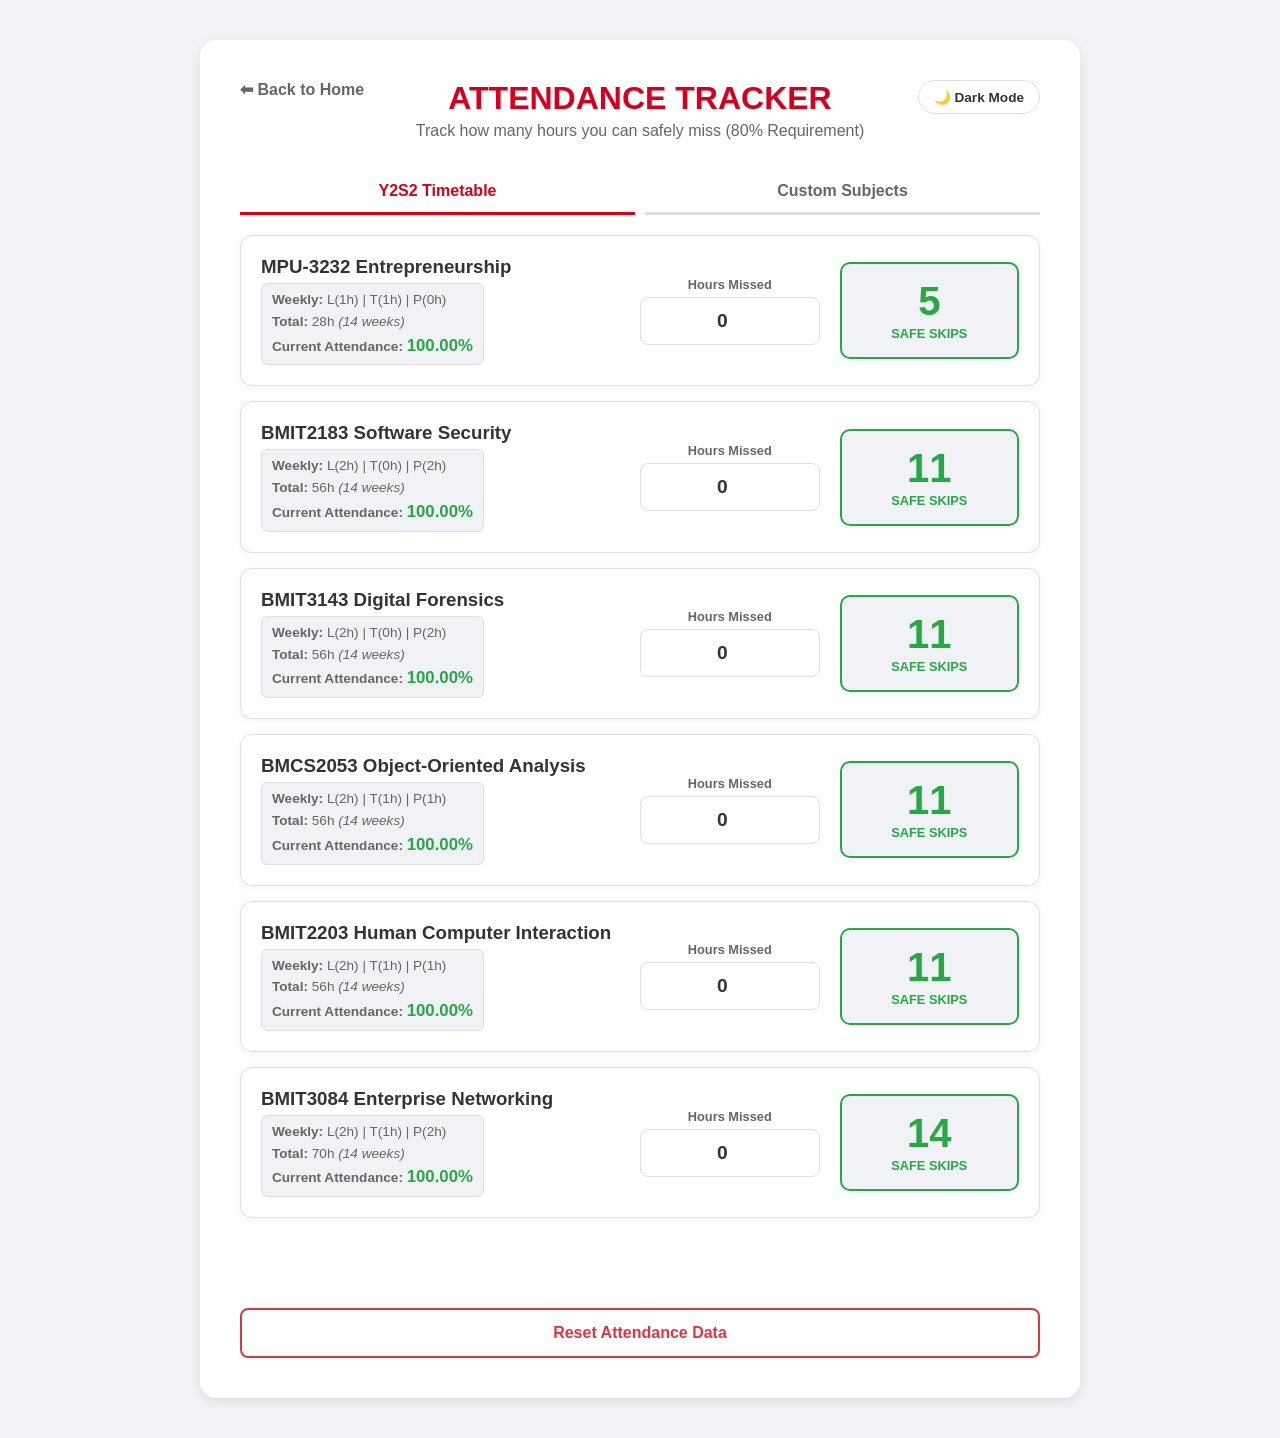
==== attendance.html @ 74d33e28 "Add files via upload" ====
<!DOCTYPE html>
<html lang="en">
<head>
    <meta charset="UTF-8">
    <meta name="viewport" content="width=device-width, initial-scale=1.0">
    <title>Attendance Tracker | Student Toolkit</title>
    <link rel="stylesheet" href="style.css">
</head>
<body data-theme="light">
    <div class="dashboard" style="max-width: 800px;">
        <header>
            <a href="index.html" class="back-link">⬅ Back to Home</a>
            <h1>ATTENDANCE TRACKER</h1>
            <span class="subtitle">Track how many hours you can safely miss (80% Requirement)</span>
            <button id="theme-toggle" onclick="toggleTheme()">🌙 Dark Mode</button>
        </header>

        <div class="tabs">
            <button class="tab-link active" onclick="openTab('default-tab', this)">Y2S2 Timetable</button>
            <button class="tab-link" onclick="openTab('custom-tab', this)">Custom Subjects</button>
        </div>

        <main class="content-area" style="display: block !important;">
            
            <div id="default-tab" class="tab-content active" style="display: block;">
                <div class="card-section" style="border: none; padding: 0; background: transparent;">
                    <div id="default-attendance-list">
                        </div>
                </div>
            </div>

            <div id="custom-tab" class="tab-content" style="display: none;">
                <div class="card-section" style="border: none; padding: 0; background: transparent;">
                    
                    <div id="custom-attendance-list">
                        </div>

                    <div style="margin-top: 30px; border-top: 2px solid var(--border); padding-top: 25px;">
                        <h3 class="section-title">Add Custom Subject</h3>
                        <p class="instruction-text" style="margin-top: 0; margin-bottom: 20px;">Calculate attendance for other semesters or short terms.</p>
                        
                        <div class="input-group" style="grid-template-columns: 2fr 1fr 1fr 1fr 1.2fr;">
                            <input type="text" id="new-sub-name" placeholder="Subject Name">
                            <input type="number" id="new-sub-L" placeholder="L (hrs/wk)" min="0">
                            <input type="number" id="new-sub-T" placeholder="T (hrs/wk)" min="0">
                            <input type="number" id="new-sub-P" placeholder="P (hrs/wk)" min="0">
                            <input type="number" id="new-sub-W" placeholder="Total Weeks" min="1">
                        </div>
                        <button class="btn-add" onclick="addCustomAttendanceSubject()" style="margin-top: 15px;">Add to Tracker</button>
                    </div>

                </div>
            </div>

        </main>
        
        <div style="margin-top: 40px; text-align: center;">
            <button class="btn-reset" onclick="resetAttendance()">Reset Attendance Data</button>
        </div>
    </div>
    <script src="script.js"></script>
</body>
</html>
---- style.css ----
:root {
    --bg-color: #f0f2f5;
    --card-bg: #ffffff;
    --text-main: #333333;
    --text-muted: #666666;
    --primary: #d6001c; 
    --secondary: #2c3e50;
    --success: #28a745;
    --danger: #dc3545;
    --border: #e0e0e0;
    --input-bg: #ffffff;
    --shadow: rgba(0, 0, 0, 0.08) 0px 4px 12px;
}

[data-theme="dark"] {
    --bg-color: #121212;
    --card-bg: #1e1e1e;
    --text-main: #f0f0f0;
    --text-muted: #aaaaaa;
    --primary: #ff4d4d;
    --secondary: #4da3ff;
    --success: #34c759;
    --danger: #ff453a;
    --border: #333333;
    --input-bg: #2a2a2a;
    --shadow: rgba(0, 0, 0, 0.4) 0px 4px 15px;
}

body {
    font-family: 'Segoe UI', Tahoma, Geneva, Verdana, sans-serif;
    background-color: var(--bg-color);
    color: var(--text-main);
    display: flex;
    justify-content: center;
    padding: 40px 15px;
    margin: 0;
    transition: background-color 0.3s, color 0.3s;
}

.dashboard {
    background: var(--card-bg);
    padding: 2.5rem;
    border-radius: 16px;
    box-shadow: var(--shadow);
    width: 100%;
    max-width: 1050px; 
    transition: background-color 0.3s;
}

header {
    display: flex;
    flex-direction: column;
    align-items: center;
    position: relative;
    margin-bottom: 30px;
}

header h1 {
    margin: 0;
    font-size: 2rem;
    color: var(--primary);
    text-align: center;
}

.subtitle {
    color: var(--text-muted);
    font-size: 1rem;
    margin-top: 5px;
    font-weight: 500;
    text-align: center;
}

#theme-toggle {
    position: absolute;
    right: 0;
    top: 0;
    width: auto;
    padding: 8px 15px;
    background: var(--card-bg);
    color: var(--text-main);
    border: 1px solid var(--border);
    border-radius: 20px;
    font-size: 0.85rem;
    cursor: pointer;
}

.content-area {
    display: grid;
    grid-template-columns: 1.5fr 1fr;
    gap: 30px;
}

/* Flexbox Magic for Perfect Alignment */
.card-section {
    background: var(--bg-color);
    padding: 25px;
    border-radius: 12px;
    border: 1px solid var(--border);
    display: flex;
    flex-direction: column;
}

.section-content {
    flex-grow: 1; /* Pushes the footer down */
}

.section-footer {
    display: flex;
    flex-direction: column;
    justify-content: flex-end;
    margin-top: 20px;
}

.card-section h3 {
    margin-top: 0;
    color: var(--primary);
    border-bottom: 2px solid var(--border);
    padding-bottom: 10px;
    margin-bottom: 20px;
}

.term-selector {
    display: flex;
    gap: 15px;
    margin-bottom: 20px;
    background: var(--input-bg);
    padding: 15px;
    border-radius: 12px;
    border: 1px solid var(--border);
}

.course-header {
    display: grid;
    grid-template-columns: 2.5fr 1fr 1.5fr;
    gap: 10px;
    font-weight: bold;
    font-size: 0.85rem;
    color: var(--text-muted);
    margin-bottom: 10px;
    padding: 0 5px;
}

.input-group {
    display: grid;
    grid-template-columns: 2.5fr 1fr 1.5fr;
    gap: 10px;
    margin-bottom: 15px;
}

input, select {
    background-color: var(--input-bg);
    color: var(--text-main);
    border: 1px solid var(--border);
    border-radius: 8px;
    padding: 12px;
    font-size: 0.9rem;
    width: 100%;
    box-sizing: border-box;
}

.subject-name {
    background-color: transparent;
    border: none;
    font-weight: 500;
    display: flex;
    align-items: center;
    font-size: 0.9rem;
    padding-left: 5px;
}

.cgpa-inputs-stacked {
    display: flex;
    flex-direction: column;
    gap: 15px;
    margin-bottom: 20px;
}

.instruction-text {
    font-size: 0.85rem;
    color: var(--text-muted);
    margin-bottom: 20px;
    line-height: 1.4;
}

.input-group-col {
    flex: 1;
    display: flex;
    flex-direction: column;
    gap: 8px;
}

.input-group-col label {
    font-size: 0.85rem;
    font-weight: bold;
    color: var(--text-muted);
}

button {
    padding: 14px;
    border: none;
    border-radius: 8px;
    cursor: pointer;
    font-weight: 600;
    font-size: 1rem;
    width: 100%;
    transition: 0.2s;
}

button:hover { opacity: 0.9; transform: translateY(-2px); }

.btn-calc { 
    background-color: var(--secondary); 
    color: white; 
    height: 55px; /* Forced uniform height */
}

.btn-reset { 
    background: transparent; 
    color: var(--danger); 
    border: 2px solid var(--danger); 
    margin-top: 35px; 
}

.result-card {
    background: var(--input-bg);
    border: 1px solid var(--border);
    border-radius: 12px;
    text-align: center;
    padding: 20px;
    margin-top: 15px;
    height: 130px; /* Forced uniform height */
    display: flex;
    flex-direction: column;
    justify-content: center;
}

.result-card h2 { margin: 0; font-size: 1.1rem; color: var(--text-muted); }
.result-card h1 { margin: 10px 0 0 0; color: var(--primary); font-size: 2.5rem; }

@media (max-width: 768px) {
    .content-area { grid-template-columns: 1fr; }
    .course-header, .input-group { grid-template-columns: 1fr; gap: 5px; }
    .subject-name { padding-bottom: 5px; border-bottom: 1px dashed var(--border); margin-bottom: 5px; }
    header h1 { font-size: 1.5rem; margin-top: 35px; }
    .result-card { height: auto; padding: 25px; }
}

/* --- New Main Dashboard Styles --- */
.menu-grid {
    display: grid;
    grid-template-columns: repeat(auto-fit, minmax(250px, 1fr));
    gap: 25px;
    margin-top: 20px;
}

.menu-card {
    background: var(--input-bg);
    border: 1px solid var(--border);
    border-radius: 12px;
    padding: 30px 20px;
    text-align: center;
    text-decoration: none;
    color: var(--text-main);
    transition: all 0.3s ease;
    display: flex;
    flex-direction: column;
    align-items: center;
}

.menu-card:hover {
    transform: translateY(-5px);
    box-shadow: var(--shadow);
    border-color: var(--primary);
}

.menu-card .menu-icon {
    font-size: 3rem;
    margin-bottom: 15px;
}

.menu-card h2 {
    margin: 0 0 10px 0;
    color: var(--primary);
    font-size: 1.3rem;
}

.menu-card p {
    margin: 0;
    font-size: 0.9rem;
    color: var(--text-muted);
    line-height: 1.5;
}

.menu-card.disabled {
    opacity: 0.5;
    cursor: not-allowed;
    pointer-events: none;
    filter: grayscale(100%);
}

/* --- Attendance Tracker Styles --- */
.back-link {
    position: absolute; 
    left: 0; 
    top: 0; 
    text-decoration: none; 
    color: var(--text-muted); 
    font-weight: bold;
}
.back-link:hover { color: var(--primary); }

.attendance-card {
    background: var(--input-bg);
    border: 1px solid var(--border);
    border-radius: 12px;
    padding: 20px;
    margin-bottom: 15px;
    display: grid;
    grid-template-columns: 2fr 1fr 1fr;
    gap: 20px;
    align-items: center;
    box-shadow: rgba(0, 0, 0, 0.04) 0px 2px 8px;
}

.att-info h3 {
    margin: 0 0 5px 0;
    color: var(--text-main);
    border: none;
    padding: 0;
}

.att-breakdown {
    font-size: 0.85rem;
    color: var(--text-muted);
    background: var(--bg-color);
    padding: 5px 10px;
    border-radius: 6px;
    display: inline-block;
    border: 1px solid var(--border);
}

.att-missed {
    text-align: center;
}

.att-missed label {
    display: block;
    font-size: 0.8rem;
    font-weight: bold;
    color: var(--text-muted);
    margin-bottom: 5px;
}

.att-missed input {
    text-align: center;
    font-size: 1.2rem;
    font-weight: bold;
}

.att-status {
    text-align: center;
    padding: 15px;
    border-radius: 10px;
    background: var(--bg-color);
    border: 2px solid var(--border);
}

.att-status h1 {
    margin: 0;
    font-size: 2.5rem;
}

.att-status span {
    font-size: 0.8rem;
    font-weight: bold;
    text-transform: uppercase;
}

/* Responsive Attendance Card */
@media (max-width: 650px) {
    .attendance-card { grid-template-columns: 1fr; text-align: center; }
    .att-status { padding: 10px; }
}

/* --- Tabs (Fixed for Side-by-Side Layout) --- */
.tabs {
    display: flex;
    flex-direction: row; /* Forces them into a horizontal row */
    gap: 10px;
    margin-bottom: 20px;
}

.tab-link {
    flex: 1; /* Makes the left and right tab share the space exactly 50/50 */
    width: auto; /* Overrides the global 100% button width */
    margin-top: 0; /* Overrides the global button margin */
    background: transparent;
    color: var(--text-muted);
    border: none;
    border-bottom: 3px solid var(--border);
    border-radius: 0; /* Removes rounded corners to look like a real tab */
    padding: 12px;
    font-size: 1rem;
}

.tab-link.active {
    color: var(--primary);
    border-bottom: 3px solid var(--primary);
    font-weight: bold;
    background: transparent;
}

/* --- Professional UI Touches --- */
.section-title {
    font-size: 1.2rem;
    color: var(--secondary);
    margin-bottom: 10px;
    padding-bottom: 5px;
    text-transform: uppercase;
    letter-spacing: 0.5px;
    border: none;
}

.btn-delete {
    background-color: transparent;
    color: var(--danger);
    border: 1px solid var(--danger);
    padding: 6px 12px;
    border-radius: 6px;
    cursor: pointer;
    font-size: 0.8rem;
    font-weight: 600;
    transition: all 0.2s ease;
    margin-top: 10px;
    display: inline-block;
}

.btn-delete:hover {
    background-color: var(--danger);
    color: white;
}
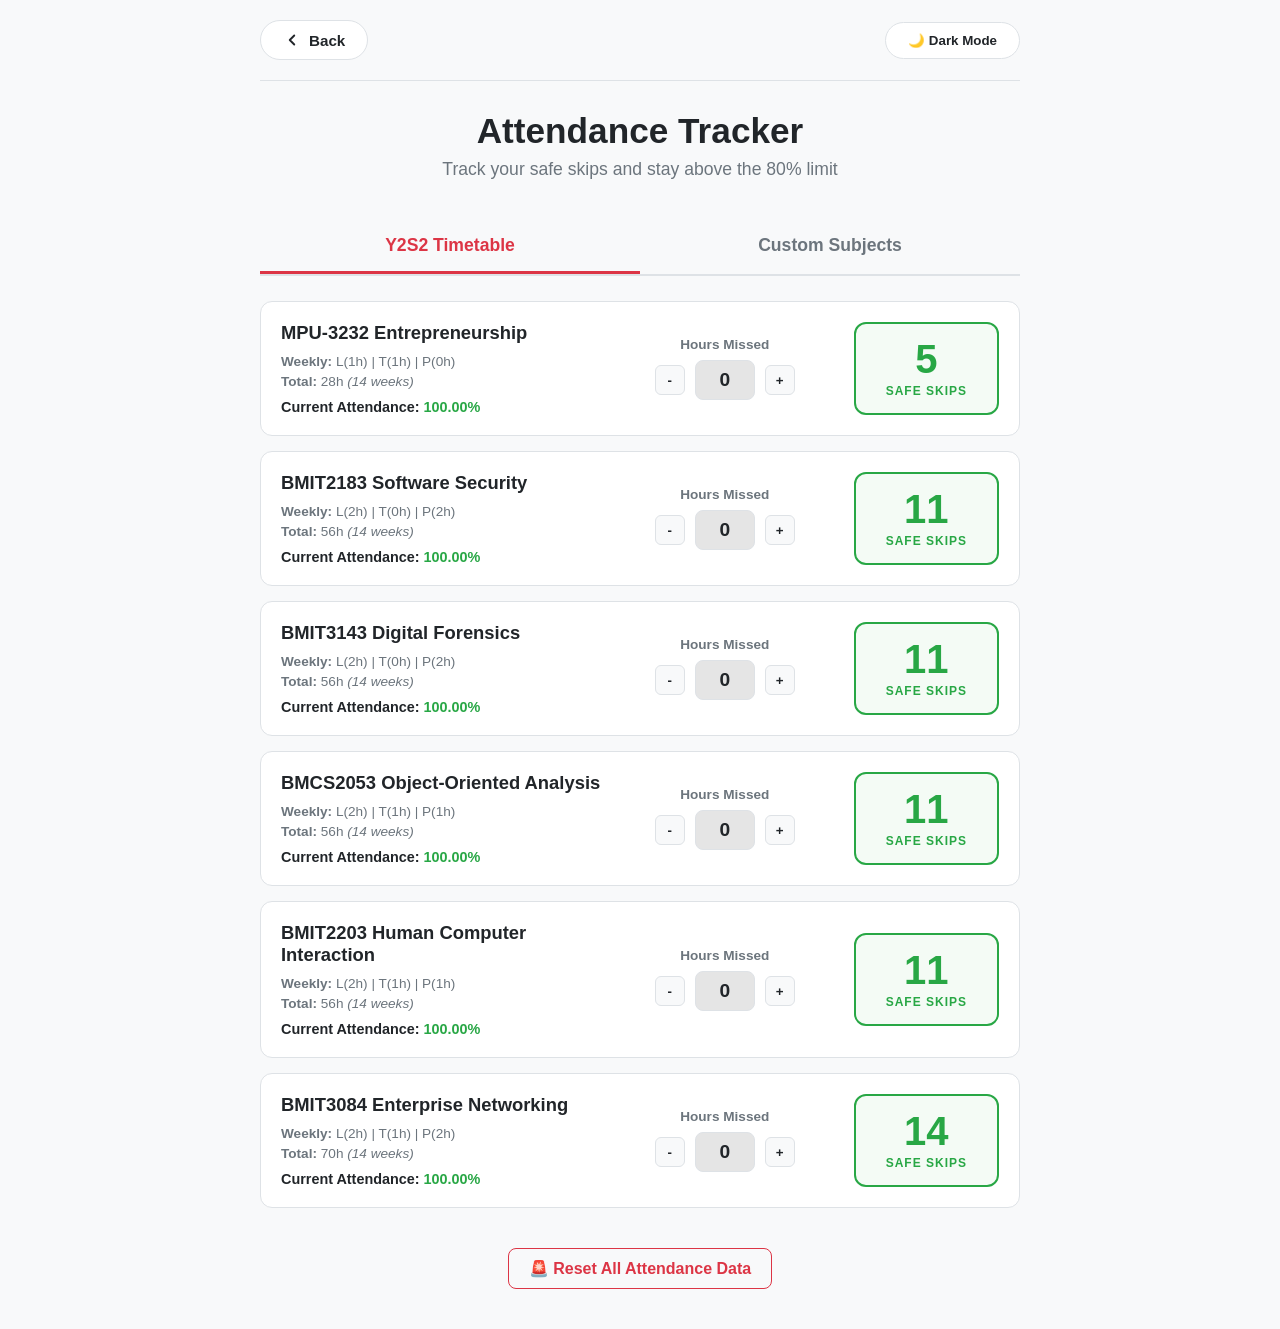
==== commit 40c362b9: "Add files via upload" ====
--- a/attendance.html
+++ b/attendance.html
@@ -7,56 +7,42 @@
     <link rel="stylesheet" href="style.css">
 </head>
 <body data-theme="light">
-    <div class="dashboard" style="max-width: 800px;">
-        <header>
-            <a href="index.html" class="back-link">⬅ Back to Home</a>
-            <h1>ATTENDANCE TRACKER</h1>
-            <span class="subtitle">Track how many hours you can safely miss (80% Requirement)</span>
-            <button id="theme-toggle" onclick="toggleTheme()">🌙 Dark Mode</button>
+    <div class="dashboard" style="max-width: 800px; padding: 20px; margin: 0 auto; box-sizing: border-box;">
+        
+        <div class="top-nav-bar">
+            <a href="index.html" class="btn-back">
+                <svg xmlns="http://www.w3.org/2000/svg" width="18" height="18" viewBox="0 0 24 24" fill="none" stroke="currentColor" stroke-width="2.5" stroke-linecap="round" stroke-linejoin="round">
+                    <path d="M15 18l-6-6 6-6"/>
+                </svg>
+                Back
+            </a>
+            
+            <button id="theme-toggle" class="btn-dark-mode" onclick="toggleTheme()">🌙 Dark Mode</button>
+        </div>
+
+        <header style="text-align: center; margin-bottom: 40px;">
+            <h1 style="margin: 0; font-size: 2.2rem; color: var(--text-main);">Attendance Tracker</h1>
+            <span class="subtitle">Track your safe skips and stay above the 80% limit</span>
         </header>
 
-        <div class="tabs">
-            <button class="tab-link active" onclick="openTab('default-tab', this)">Y2S2 Timetable</button>
-            <button class="tab-link" onclick="openTab('custom-tab', this)">Custom Subjects</button>
-        </div>
-
-        <main class="content-area" style="display: block !important;">
+        <main class="content-area" style="display: block !important; background: transparent; border: none; box-shadow: none; padding: 0;">
             
-            <div id="default-tab" class="tab-content active" style="display: block;">
-                <div class="card-section" style="border: none; padding: 0; background: transparent;">
-                    <div id="default-attendance-list">
-                        </div>
-                </div>
+            <div style="display: flex; border-bottom: 2px solid var(--border); margin-bottom: 25px;">
+                <button id="tab-y2s2" onclick="switchTab('y2s2')" style="flex: 1; background: transparent; border: none; padding: 15px; color: var(--danger); font-weight: bold; font-size: 1.1rem; border-bottom: 3px solid var(--danger); cursor: pointer; transition: all 0.2s;">Y2S2 Timetable</button>
+                <button id="tab-custom" onclick="switchTab('custom')" style="flex: 1; background: transparent; border: none; padding: 15px; color: var(--text-muted); font-weight: bold; font-size: 1.1rem; border-bottom: 3px solid transparent; cursor: pointer; transition: all 0.2s;">Custom Subjects</button>
             </div>
 
-            <div id="custom-tab" class="tab-content" style="display: none;">
-                <div class="card-section" style="border: none; padding: 0; background: transparent;">
-                    
-                    <div id="custom-attendance-list">
-                        </div>
+            <div id="y2s2-container"></div>
+            
+            <div id="custom-container" style="display: none;">
+                </div>
 
-                    <div style="margin-top: 30px; border-top: 2px solid var(--border); padding-top: 25px;">
-                        <h3 class="section-title">Add Custom Subject</h3>
-                        <p class="instruction-text" style="margin-top: 0; margin-bottom: 20px;">Calculate attendance for other semesters or short terms.</p>
-                        
-                        <div class="input-group" style="grid-template-columns: 2fr 1fr 1fr 1fr 1.2fr;">
-                            <input type="text" id="new-sub-name" placeholder="Subject Name">
-                            <input type="number" id="new-sub-L" placeholder="L (hrs/wk)" min="0">
-                            <input type="number" id="new-sub-T" placeholder="T (hrs/wk)" min="0">
-                            <input type="number" id="new-sub-P" placeholder="P (hrs/wk)" min="0">
-                            <input type="number" id="new-sub-W" placeholder="Total Weeks" min="1">
-                        </div>
-                        <button class="btn-add" onclick="addCustomAttendanceSubject()" style="margin-top: 15px;">Add to Tracker</button>
-                    </div>
-
-                </div>
+            <div style="text-align: center; margin-top: 40px; padding-bottom: 20px;">
+                <button onclick="resetAttendance()" class="btn-delete" style="padding: 10px 20px; font-size: 1rem; border-radius: 8px;">
+                    🚨 Reset All Attendance Data
+                </button>
             </div>
-
         </main>
-        
-        <div style="margin-top: 40px; text-align: center;">
-            <button class="btn-reset" onclick="resetAttendance()">Reset Attendance Data</button>
-        </div>
     </div>
     <script src="script.js"></script>
 </body>
--- a/style.css
+++ b/style.css
@@ -1,440 +1,303 @@
+/* ==============================================================
+   1. GLOBAL THEMES & VARIABLES
+============================================================== */
 :root {
-    --bg-color: #f0f2f5;
-    --card-bg: #ffffff;
-    --text-main: #333333;
-    --text-muted: #666666;
-    --primary: #d6001c; 
-    --secondary: #2c3e50;
-    --success: #28a745;
+    --bg-color: #f8f9fa;
+    --text-main: #212529;
+    --text-muted: #6c757d;
+    --primary: #0d6efd;
+    --border: #dee2e6;
+    --input-bg: #ffffff;
     --danger: #dc3545;
-    --border: #e0e0e0;
-    --input-bg: #ffffff;
-    --shadow: rgba(0, 0, 0, 0.08) 0px 4px 12px;
+    --success: #198754;
 }
 
 [data-theme="dark"] {
     --bg-color: #121212;
-    --card-bg: #1e1e1e;
-    --text-main: #f0f0f0;
-    --text-muted: #aaaaaa;
-    --primary: #ff4d4d;
-    --secondary: #4da3ff;
-    --success: #34c759;
-    --danger: #ff453a;
-    --border: #333333;
-    --input-bg: #2a2a2a;
-    --shadow: rgba(0, 0, 0, 0.4) 0px 4px 15px;
+    --text-main: #f8f9fa;
+    --text-muted: #adb5bd;
+    --primary: #3d8bfd;
+    --border: #343a40;
+    --input-bg: #212529;
+    --danger: #ea868f;
+    --success: #75b798;
 }
 
 body {
-    font-family: 'Segoe UI', Tahoma, Geneva, Verdana, sans-serif;
+    font-family: -apple-system, BlinkMacSystemFont, "Segoe UI", Roboto, Helvetica, Arial, sans-serif;
     background-color: var(--bg-color);
     color: var(--text-main);
+    margin: 0;
+    padding: 0;
+    transition: background-color 0.3s ease, color 0.3s ease;
+}
+
+* {
+    box-sizing: border-box; /* Prevents elements from breaking out of the screen */
+}
+
+/* ==============================================================
+   2. LAYOUT & ANIMATIONS
+============================================================== */
+@keyframes fadeUp { 
+    from { opacity: 0; transform: translateY(15px); } 
+    to { opacity: 1; transform: translateY(0); } 
+}
+
+.dashboard { 
+    animation: fadeUp 0.6s ease-out; 
+}
+
+.subtitle {
+    display: block;
+    font-size: 1.1rem;
+    color: var(--text-muted);
+    font-weight: 500;
+    margin-top: 8px;
+}
+
+.card-section {
+    background: var(--input-bg);
+    border: 1px solid var(--border);
+    border-radius: 16px;
+    padding: 25px;
+    margin-bottom: 25px;
+    box-shadow: 0 4px 6px rgba(0, 0, 0, 0.02);
+}
+
+.split-layout {
+    display: grid;
+    grid-template-columns: 1fr;
+    gap: 30px;
+}
+@media (min-width: 768px) {
+    .split-layout { grid-template-columns: 1.3fr 1fr; }
+}
+
+/* ==============================================================
+   3. UNIFIED TOP NAVIGATION BAR & BUTTONS
+============================================================== */
+.top-nav-bar {
     display: flex;
+    align-items: center;
+    width: 100%;
+    margin-bottom: 30px;
+    padding-bottom: 20px;
+    border-bottom: 1px solid var(--border);
+}
+
+.btn-back {
+    display: inline-flex;
+    align-items: center;
+    gap: 8px;
+    text-decoration: none;
+    padding: 10px 22px; 
+    border-radius: 50px; 
+    background: var(--input-bg);
+    border: 1px solid var(--border);
+    color: var(--text-main);
+    font-weight: 600;
+    font-size: 0.95rem;
+    transition: all 0.2s ease;
+    cursor: pointer;
+}
+
+.btn-back:hover {
+    background: var(--primary);
+    color: white; 
+    border-color: var(--primary);
+    transform: translateX(-3px);
+}
+
+.btn-dark-mode {
+    padding: 10px 22px;
+    border-radius: 50px; 
+    background: var(--input-bg);
+    border: 1px solid var(--border);
+    cursor: pointer;
+    color: var(--text-main);
+    font-weight: 600;
+    transition: all 0.2s ease;
+    margin-left: auto; /* Forces it to the far right */
+}
+
+.btn-dark-mode:hover {
+    border-color: var(--primary);
+    color: var(--primary);
+}
+
+/* ==============================================================
+   4. HOME PAGE (INDEX.HTML) MENU CARDS
+============================================================== */
+.welcome-banner {
+    background: linear-gradient(135deg, rgba(13, 110, 253, 0.08), rgba(13, 110, 253, 0.02));
+    border: 1px solid var(--border);
+    border-radius: 24px;
+    padding: 40px 20px;
+    text-align: center;
+    margin-bottom: 40px;
+}
+
+.menu-grid {
+    display: grid; 
+    grid-template-columns: 1fr; 
+    gap: 30px; 
+}
+@media (min-width: 800px) {
+    .menu-grid { grid-template-columns: repeat(3, 1fr); }
+}
+
+.menu-card {
+    background: var(--input-bg);
+    border: 1px solid var(--border);
+    border-radius: 28px; 
+    padding: 50px 30px; 
+    text-align: center;
+    text-decoration: none;
+    transition: all 0.3s cubic-bezier(0.25, 0.8, 0.25, 1);
+    box-shadow: 0 4px 12px rgba(0, 0, 0, 0.03);
+}
+
+.menu-card:hover {
+    transform: translateY(-8px);
+    box-shadow: 0 15px 30px rgba(0, 0, 0, 0.08);
+    border-color: var(--primary);
+}
+
+.icon-wrapper {
+    width: 90px;
+    height: 90px;
+    margin: 0 auto 25px auto;
+    background: rgba(128, 128, 128, 0.08);
+    border-radius: 50%;
+    display: flex;
+    align-items: center;
     justify-content: center;
-    padding: 40px 15px;
-    margin: 0;
-    transition: background-color 0.3s, color 0.3s;
-}
-
-.dashboard {
-    background: var(--card-bg);
-    padding: 2.5rem;
-    border-radius: 16px;
-    box-shadow: var(--shadow);
-    width: 100%;
-    max-width: 1050px; 
-    transition: background-color 0.3s;
-}
-
-header {
+    font-size: 2.8rem; 
+    transition: transform 0.3s ease, background 0.3s ease;
+}
+
+.menu-card:hover .icon-wrapper {
+    transform: scale(1.1);
+    background: rgba(13, 110, 253, 0.1); 
+}
+
+/* ==============================================================
+   5. INPUTS, FORMS & FRACTIONS
+============================================================== */
+.input-group-col {
     display: flex;
     flex-direction: column;
+}
+
+.styled-select {
+    width: 100%; 
+    padding: 12px; 
+    border-radius: 8px; 
+    font-family: inherit; 
+    font-size: 1rem;
+    background-color: var(--input-bg); 
+    color: var(--text-main); 
+    border: 1px solid var(--border);
+    transition: border-color 0.2s ease;
+}
+.styled-select:focus {
+    outline: none;
+    border-color: var(--primary);
+}
+
+.fraction-input {
+    display: flex;
     align-items: center;
-    position: relative;
-    margin-bottom: 30px;
-}
-
-header h1 {
-    margin: 0;
-    font-size: 2rem;
-    color: var(--primary);
-    text-align: center;
-}
-
-.subtitle {
-    color: var(--text-muted);
-    font-size: 1rem;
+    gap: 10px;
     margin-top: 5px;
-    font-weight: 500;
-    text-align: center;
-}
-
-#theme-toggle {
-    position: absolute;
-    right: 0;
-    top: 0;
-    width: auto;
-    padding: 8px 15px;
-    background: var(--card-bg);
-    color: var(--text-main);
-    border: 1px solid var(--border);
-    border-radius: 20px;
-    font-size: 0.85rem;
-    cursor: pointer;
-}
-
-.content-area {
-    display: grid;
-    grid-template-columns: 1.5fr 1fr;
-    gap: 30px;
-}
-
-/* Flexbox Magic for Perfect Alignment */
-.card-section {
-    background: var(--bg-color);
-    padding: 25px;
-    border-radius: 12px;
-    border: 1px solid var(--border);
-    display: flex;
-    flex-direction: column;
-}
-
-.section-content {
-    flex-grow: 1; /* Pushes the footer down */
-}
-
-.section-footer {
-    display: flex;
-    flex-direction: column;
-    justify-content: flex-end;
-    margin-top: 20px;
-}
-
-.card-section h3 {
-    margin-top: 0;
-    color: var(--primary);
+}
+
+.fraction-input input { 
+    width: 100%; 
+    text-align: center; 
+    font-size: 1.1rem; 
+    padding: 12px; 
+    font-family: inherit; 
+    border: 1px solid var(--border); 
+    border-radius: 8px; 
+    background: var(--input-bg); 
+    color: var(--text-main); 
+    transition: border-color 0.2s ease;
+}
+
+.fraction-input input:focus { 
+    outline: none; 
+    border-color: var(--primary); 
+}
+
+/* ==============================================================
+   6. GRADING SCALE TABLE
+============================================================== */
+.scale-table {
+    width: 100%;
+    border-collapse: collapse;
+    font-size: 0.95rem;
+}
+
+.scale-table th {
     border-bottom: 2px solid var(--border);
     padding-bottom: 10px;
-    margin-bottom: 20px;
-}
-
-.term-selector {
-    display: flex;
-    gap: 15px;
-    margin-bottom: 20px;
-    background: var(--input-bg);
-    padding: 15px;
-    border-radius: 12px;
-    border: 1px solid var(--border);
-}
-
-.course-header {
-    display: grid;
-    grid-template-columns: 2.5fr 1fr 1.5fr;
-    gap: 10px;
-    font-weight: bold;
-    font-size: 0.85rem;
+    color: var(--text-main);
+}
+
+.scale-table td {
+    padding: 12px 0;
     color: var(--text-muted);
-    margin-bottom: 10px;
-    padding: 0 5px;
-}
-
-.input-group {
-    display: grid;
-    grid-template-columns: 2.5fr 1fr 1.5fr;
-    gap: 10px;
-    margin-bottom: 15px;
-}
-
-input, select {
-    background-color: var(--input-bg);
-    color: var(--text-main);
-    border: 1px solid var(--border);
-    border-radius: 8px;
-    padding: 12px;
-    font-size: 0.9rem;
-    width: 100%;
-    box-sizing: border-box;
-}
-
-.subject-name {
-    background-color: transparent;
+    border-bottom: 1px solid var(--border);
+}
+
+.scale-table tr:last-child td { 
+    border-bottom: none; 
+}
+
+/* Strict Alignment for the Table */
+.scale-table th:nth-child(1), .scale-table td:nth-child(1) { 
+    text-align: left; 
+    padding-left: 10px; 
+    width: 25%; 
+}
+.scale-table th:nth-child(2), .scale-table td:nth-child(2) { 
+    text-align: center; 
+    width: 50%; 
+}
+.scale-table th:nth-child(3), .scale-table td:nth-child(3) { 
+    text-align: right; 
+    padding-right: 10px; 
+    width: 25%; 
+}
+
+/* ==============================================================
+   7. UTILITY CLASSES (Buttons used in GPA/Attendance)
+============================================================== */
+.btn-add {
+    background-color: var(--primary);
+    color: white;
     border: none;
-    font-weight: 500;
-    display: flex;
-    align-items: center;
-    font-size: 0.9rem;
-    padding-left: 5px;
-}
-
-.cgpa-inputs-stacked {
-    display: flex;
-    flex-direction: column;
-    gap: 15px;
-    margin-bottom: 20px;
-}
-
-.instruction-text {
-    font-size: 0.85rem;
-    color: var(--text-muted);
-    margin-bottom: 20px;
-    line-height: 1.4;
-}
-
-.input-group-col {
-    flex: 1;
-    display: flex;
-    flex-direction: column;
-    gap: 8px;
-}
-
-.input-group-col label {
-    font-size: 0.85rem;
-    font-weight: bold;
-    color: var(--text-muted);
-}
-
-button {
-    padding: 14px;
-    border: none;
+    padding: 10px 20px;
     border-radius: 8px;
     cursor: pointer;
     font-weight: 600;
     font-size: 1rem;
-    width: 100%;
-    transition: 0.2s;
-}
-
-button:hover { opacity: 0.9; transform: translateY(-2px); }
-
-.btn-calc { 
-    background-color: var(--secondary); 
-    color: white; 
-    height: 55px; /* Forced uniform height */
-}
-
-.btn-reset { 
-    background: transparent; 
-    color: var(--danger); 
-    border: 2px solid var(--danger); 
-    margin-top: 35px; 
-}
-
-.result-card {
-    background: var(--input-bg);
-    border: 1px solid var(--border);
-    border-radius: 12px;
-    text-align: center;
-    padding: 20px;
-    margin-top: 15px;
-    height: 130px; /* Forced uniform height */
-    display: flex;
-    flex-direction: column;
-    justify-content: center;
-}
-
-.result-card h2 { margin: 0; font-size: 1.1rem; color: var(--text-muted); }
-.result-card h1 { margin: 10px 0 0 0; color: var(--primary); font-size: 2.5rem; }
-
-@media (max-width: 768px) {
-    .content-area { grid-template-columns: 1fr; }
-    .course-header, .input-group { grid-template-columns: 1fr; gap: 5px; }
-    .subject-name { padding-bottom: 5px; border-bottom: 1px dashed var(--border); margin-bottom: 5px; }
-    header h1 { font-size: 1.5rem; margin-top: 35px; }
-    .result-card { height: auto; padding: 25px; }
-}
-
-/* --- New Main Dashboard Styles --- */
-.menu-grid {
-    display: grid;
-    grid-template-columns: repeat(auto-fit, minmax(250px, 1fr));
-    gap: 25px;
-    margin-top: 20px;
-}
-
-.menu-card {
-    background: var(--input-bg);
-    border: 1px solid var(--border);
-    border-radius: 12px;
-    padding: 30px 20px;
-    text-align: center;
-    text-decoration: none;
-    color: var(--text-main);
-    transition: all 0.3s ease;
-    display: flex;
-    flex-direction: column;
-    align-items: center;
-}
-
-.menu-card:hover {
-    transform: translateY(-5px);
-    box-shadow: var(--shadow);
-    border-color: var(--primary);
-}
-
-.menu-card .menu-icon {
-    font-size: 3rem;
-    margin-bottom: 15px;
-}
-
-.menu-card h2 {
-    margin: 0 0 10px 0;
-    color: var(--primary);
-    font-size: 1.3rem;
-}
-
-.menu-card p {
-    margin: 0;
-    font-size: 0.9rem;
-    color: var(--text-muted);
-    line-height: 1.5;
-}
-
-.menu-card.disabled {
-    opacity: 0.5;
-    cursor: not-allowed;
-    pointer-events: none;
-    filter: grayscale(100%);
-}
-
-/* --- Attendance Tracker Styles --- */
-.back-link {
-    position: absolute; 
-    left: 0; 
-    top: 0; 
-    text-decoration: none; 
-    color: var(--text-muted); 
-    font-weight: bold;
-}
-.back-link:hover { color: var(--primary); }
-
-.attendance-card {
-    background: var(--input-bg);
-    border: 1px solid var(--border);
-    border-radius: 12px;
-    padding: 20px;
-    margin-bottom: 15px;
-    display: grid;
-    grid-template-columns: 2fr 1fr 1fr;
-    gap: 20px;
-    align-items: center;
-    box-shadow: rgba(0, 0, 0, 0.04) 0px 2px 8px;
-}
-
-.att-info h3 {
-    margin: 0 0 5px 0;
-    color: var(--text-main);
-    border: none;
-    padding: 0;
-}
-
-.att-breakdown {
-    font-size: 0.85rem;
-    color: var(--text-muted);
-    background: var(--bg-color);
-    padding: 5px 10px;
-    border-radius: 6px;
-    display: inline-block;
-    border: 1px solid var(--border);
-}
-
-.att-missed {
-    text-align: center;
-}
-
-.att-missed label {
-    display: block;
-    font-size: 0.8rem;
-    font-weight: bold;
-    color: var(--text-muted);
-    margin-bottom: 5px;
-}
-
-.att-missed input {
-    text-align: center;
-    font-size: 1.2rem;
-    font-weight: bold;
-}
-
-.att-status {
-    text-align: center;
-    padding: 15px;
-    border-radius: 10px;
-    background: var(--bg-color);
-    border: 2px solid var(--border);
-}
-
-.att-status h1 {
-    margin: 0;
-    font-size: 2.5rem;
-}
-
-.att-status span {
-    font-size: 0.8rem;
-    font-weight: bold;
-    text-transform: uppercase;
-}
-
-/* Responsive Attendance Card */
-@media (max-width: 650px) {
-    .attendance-card { grid-template-columns: 1fr; text-align: center; }
-    .att-status { padding: 10px; }
-}
-
-/* --- Tabs (Fixed for Side-by-Side Layout) --- */
-.tabs {
-    display: flex;
-    flex-direction: row; /* Forces them into a horizontal row */
-    gap: 10px;
-    margin-bottom: 20px;
-}
-
-.tab-link {
-    flex: 1; /* Makes the left and right tab share the space exactly 50/50 */
-    width: auto; /* Overrides the global 100% button width */
-    margin-top: 0; /* Overrides the global button margin */
-    background: transparent;
-    color: var(--text-muted);
-    border: none;
-    border-bottom: 3px solid var(--border);
-    border-radius: 0; /* Removes rounded corners to look like a real tab */
-    padding: 12px;
-    font-size: 1rem;
-}
-
-.tab-link.active {
-    color: var(--primary);
-    border-bottom: 3px solid var(--primary);
-    font-weight: bold;
-    background: transparent;
-}
-
-/* --- Professional UI Touches --- */
-.section-title {
-    font-size: 1.2rem;
-    color: var(--secondary);
-    margin-bottom: 10px;
-    padding-bottom: 5px;
-    text-transform: uppercase;
-    letter-spacing: 0.5px;
-    border: none;
-}
+    transition: opacity 0.2s;
+}
+.btn-add:hover { opacity: 0.9; }
 
 .btn-delete {
     background-color: transparent;
     color: var(--danger);
     border: 1px solid var(--danger);
-    padding: 6px 12px;
-    border-radius: 6px;
+    padding: 8px 16px;
+    border-radius: 8px;
     cursor: pointer;
-    font-size: 0.8rem;
     font-weight: 600;
-    transition: all 0.2s ease;
-    margin-top: 10px;
-    display: inline-block;
-}
-
+    transition: all 0.2s;
+}
 .btn-delete:hover {
     background-color: var(--danger);
     color: white;
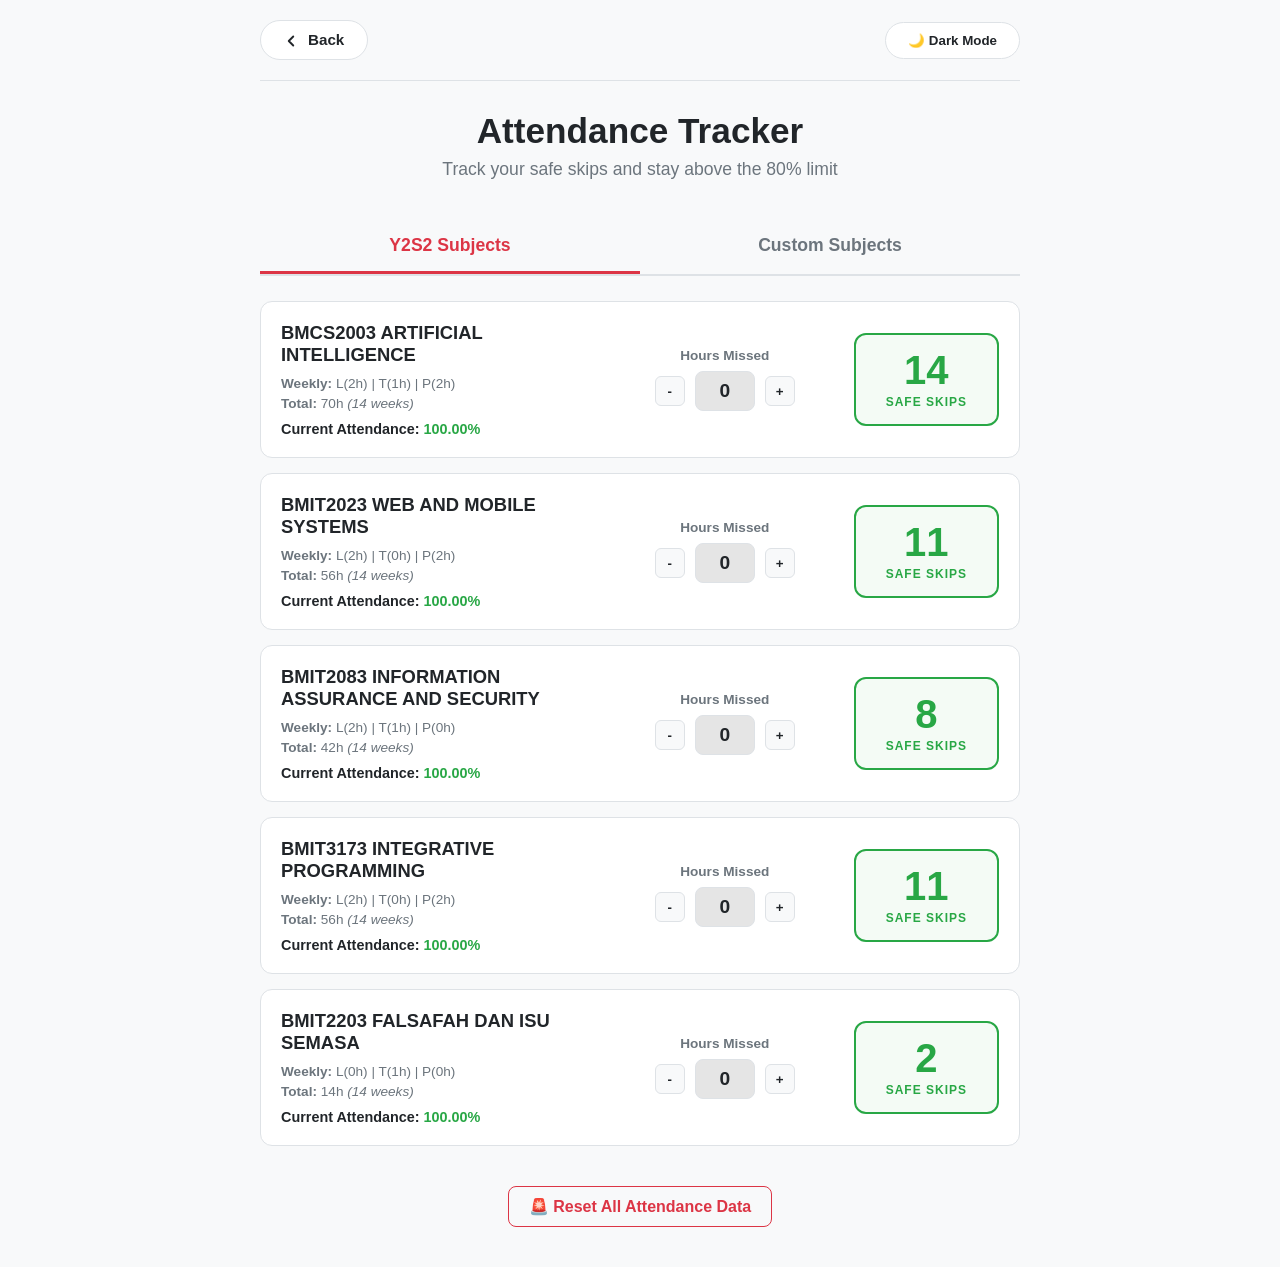
==== commit 739c8bb0: "Add files via upload" ====
--- a/attendance.html
+++ b/attendance.html
@@ -1,6 +1,10 @@
 <!DOCTYPE html>
 <html lang="en">
 <head>
+    <link rel="manifest" href="manifest.json">
+    <meta name="theme-color" content="#D9534F">
+    <meta name="apple-mobile-web-app-capable" content="yes">
+    <meta name="apple-mobile-web-app-status-bar-style" content="black">
     <meta charset="UTF-8">
     <meta name="viewport" content="width=device-width, initial-scale=1.0">
     <title>Attendance Tracker | Student Toolkit</title>
@@ -28,11 +32,11 @@
         <main class="content-area" style="display: block !important; background: transparent; border: none; box-shadow: none; padding: 0;">
             
             <div style="display: flex; border-bottom: 2px solid var(--border); margin-bottom: 25px;">
-                <button id="tab-y2s2" onclick="switchTab('y2s2')" style="flex: 1; background: transparent; border: none; padding: 15px; color: var(--danger); font-weight: bold; font-size: 1.1rem; border-bottom: 3px solid var(--danger); cursor: pointer; transition: all 0.2s;">Y2S2 Timetable</button>
+                <button id="tab-y2s3" onclick="switchTab('y2s3')" style="flex: 1; background: transparent; border: none; padding: 15px; color: var(--danger); font-weight: bold; font-size: 1.1rem; border-bottom: 3px solid var(--danger); cursor: pointer; transition: all 0.2s;">Y2S2 Subjects</button>
                 <button id="tab-custom" onclick="switchTab('custom')" style="flex: 1; background: transparent; border: none; padding: 15px; color: var(--text-muted); font-weight: bold; font-size: 1.1rem; border-bottom: 3px solid transparent; cursor: pointer; transition: all 0.2s;">Custom Subjects</button>
             </div>
 
-            <div id="y2s2-container"></div>
+            <div id="y2s3-container"></div>
             
             <div id="custom-container" style="display: none;">
                 </div>
--- a/style.css
+++ b/style.css
@@ -91,7 +91,7 @@
     align-items: center;
     gap: 8px;
     text-decoration: none;
-    padding: 10px 22px; 
+    padding: 10px 23px 10px 21px;
     border-radius: 50px; 
     background: var(--input-bg);
     border: 1px solid var(--border);
@@ -100,6 +100,12 @@
     font-size: 0.95rem;
     transition: all 0.2s ease;
     cursor: pointer;
+    line-height: 1;
+  
+}
+
+.btn-back svg {
+    transform: translateY(1px); 
 }
 
 .btn-back:hover {
@@ -301,4 +307,160 @@
 .btn-delete:hover {
     background-color: var(--danger);
     color: white;
-}+}
+
+/* ==============================================================
+   8. CAMPUS MAP
+============================================================== */
+
+/* --- MAP BUILDING HIGHLIGHT ---*/
+.building-highlight,
+.building-highlight * {
+    fill: #3b82f6 !important; 
+    stroke: #ffffff !important;
+    stroke-width: 4px !important;
+    transition: all 0.3s ease;
+}    
+
+.building-highlight {
+    filter: drop-shadow(0px 0px 15px #3b82f6) brightness(1.2);
+}
+
+.building-highlight {
+    filter: drop-shadow(0px 0px 15px #3b82f6) brightness(1.2);
+}
+
+/* Special highlight rule for the Arena image */
+#tarumt-arena.building-highlight {
+    fill: url(#pattern1_2131_10) !important; 
+    stroke: none !important; 
+    
+    /* THE UPGRADE: Stacked shadows for a massive glow + brighter image */
+    filter: drop-shadow(0px 0px 6px var(--primary)) 
+            drop-shadow(0px 0px 18px var(--primary)) 
+            drop-shadow(0px 0px 30px var(--primary)) 
+            brightness(1.3);
+}
+
+/* Ensure the map container can hold floating elements */
+.your-map-container-class { 
+    position: relative; /* This is crucial for the absolute positioning to work */
+    overflow: hidden;
+}
+
+/* Floating Pill Button Design */
+.floating-gmap-btn {
+    /* Positioning */
+    position: absolute;
+    bottom: 24px;
+    right: 24px; /* Change to 'left: 24px' if you prefer it on the left */
+    z-index: 1000; /* Ensures it stays above the SVG map */
+    
+    /* Layout & Flexbox */
+    display: inline-flex;
+    align-items: center;
+    gap: 8px;
+    padding: 12px 20px;
+    
+    /* Typography & Colors */
+    background-color: #ffffff;
+    color: #1a73e8; /* Google Maps blue */
+    font-family: -apple-system, BlinkMacSystemFont, "Segoe UI", Roboto, Helvetica, Arial, sans-serif;
+    font-size: 15px;
+    font-weight: 600;
+    text-decoration: none;
+    
+    /* Shape & Shadows */
+    border-radius: 50px; /* Creates the pill shape */
+    box-shadow: 0 4px 12px rgba(0, 0, 0, 0.15), 0 1px 3px rgba(0, 0, 0, 0.1);
+    
+    /* Animation */
+    transition: all 0.2s cubic-bezier(0.25, 0.8, 0.25, 1);
+    cursor: pointer;
+}
+
+/* Hover State */
+.floating-gmap-btn:hover {
+    background-color: #f8f9fa;
+    color: #174ea6; /* Darker blue on hover */
+    box-shadow: 0 6px 16px rgba(0, 0, 0, 0.2), 0 2px 4px rgba(0, 0, 0, 0.12);
+    transform: translateY(-2px); /* Lifts the button up slightly */
+}
+
+/* Click/Active State */
+.floating-gmap-btn:active {
+    transform: translateY(0);
+    box-shadow: 0 2px 8px rgba(0, 0, 0, 0.15);
+}
+
+/* Mobile Responsiveness */
+@media (max-width: 600px) {
+    .floating-gmap-btn {
+        bottom: 16px;
+        right: 16px;
+        padding: 10px 16px;
+        font-size: 14px;
+    }
+}
+
+.map-controls-right {
+    position: absolute;
+    bottom: 80px;
+    right: 20px;
+    display: flex;
+    flex-direction: column;
+    gap: 12px;
+    z-index: 100; /* Ensures it sits above the map */
+}
+
+/* Base button styling */
+.map-control-btn {
+    width: 45px;
+    height: 45px;
+    position: relative; /* Needed for the ::before background */
+    display: flex;
+    align-items: center;
+    justify-content: center;
+    cursor: pointer;
+    text-decoration: none;
+    border: none;
+    background: transparent;
+    color: var(--text-main);
+}
+
+/* The background circle (separated from the icon) */
+.map-control-btn::before {
+    content: '';
+    position: absolute;
+    top: 0;
+    left: 0;
+    right: 0;
+    bottom: 0;
+    border-radius: 50%;
+    background: var(--input-bg);
+    border: 1px solid var(--border);
+    box-shadow: 0 2px 8px rgba(0,0,0,0.15);
+    transition: transform 0.2s ease, border-color 0.2s ease;
+    z-index: -1; /* Pushes the circle behind the icon */
+}
+
+/* Ensure the SVG icon sits on top and changes color */
+.map-control-btn svg {
+    position: relative;
+    z-index: 1;
+    transition: color 0.2s ease;
+}
+
+/* Hover Effects */
+.map-control-btn:hover::before {
+    transform: scale(1.1); /* Only the background circle scales up! */
+    border-color: #007bff; /* Optional: blue border on hover */
+}
+
+.map-control-btn:hover svg {
+    color: #007bff; /* Icon turns blue, but does NOT scale! */
+}
+
+.map-control-btn:active::before {
+    transform: scale(0.95); /* Circle squishes down on click */
+}
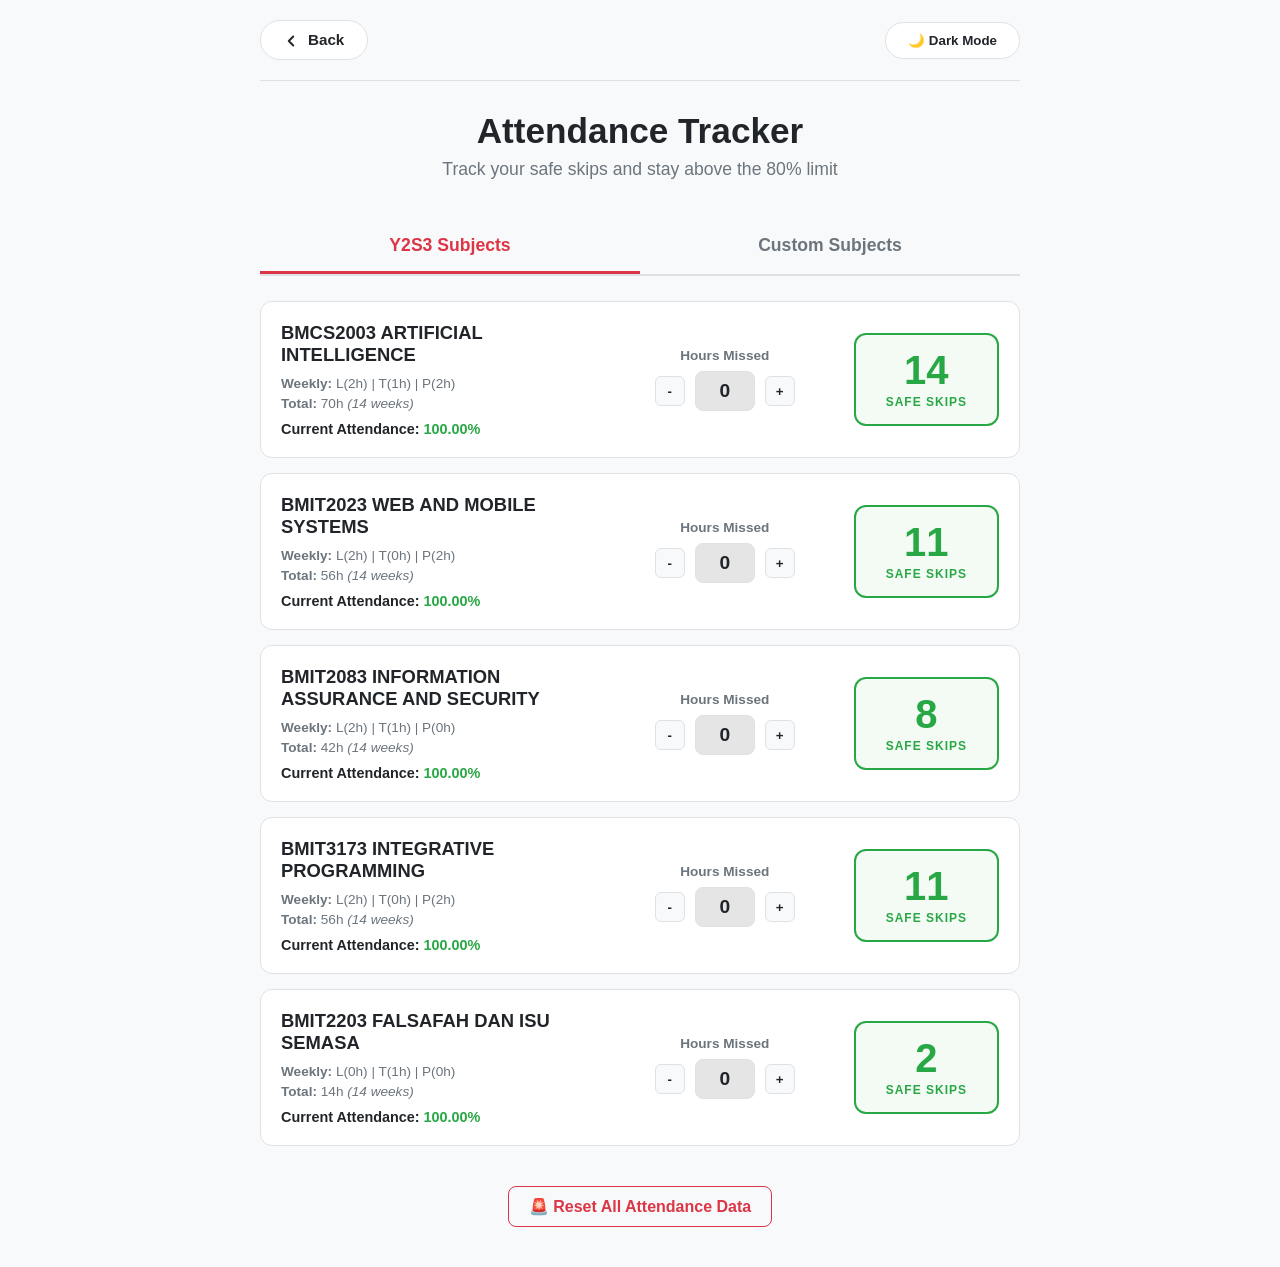
==== commit 346d2632: "Add files via upload" ====
--- a/attendance.html
+++ b/attendance.html
@@ -32,7 +32,7 @@
         <main class="content-area" style="display: block !important; background: transparent; border: none; box-shadow: none; padding: 0;">
             
             <div style="display: flex; border-bottom: 2px solid var(--border); margin-bottom: 25px;">
-                <button id="tab-y2s3" onclick="switchTab('y2s3')" style="flex: 1; background: transparent; border: none; padding: 15px; color: var(--danger); font-weight: bold; font-size: 1.1rem; border-bottom: 3px solid var(--danger); cursor: pointer; transition: all 0.2s;">Y2S2 Subjects</button>
+                <button id="tab-y2s3" onclick="switchTab('y2s3')" style="flex: 1; background: transparent; border: none; padding: 15px; color: var(--danger); font-weight: bold; font-size: 1.1rem; border-bottom: 3px solid var(--danger); cursor: pointer; transition: all 0.2s;">Y2S3 Subjects</button>
                 <button id="tab-custom" onclick="switchTab('custom')" style="flex: 1; background: transparent; border: none; padding: 15px; color: var(--text-muted); font-weight: bold; font-size: 1.1rem; border-bottom: 3px solid transparent; cursor: pointer; transition: all 0.2s;">Custom Subjects</button>
             </div>
 
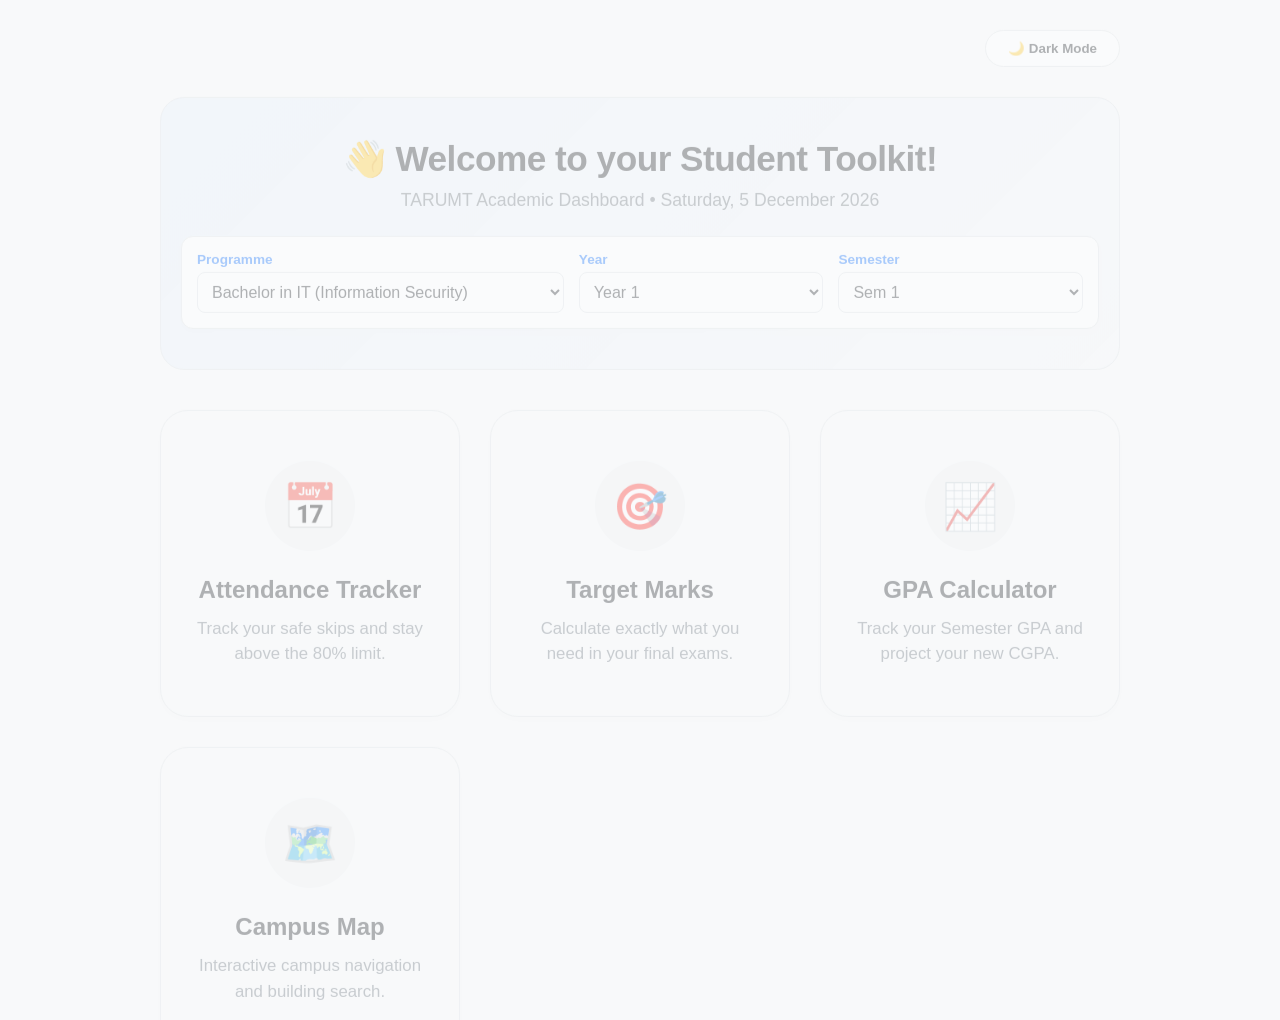
==== commit b7a70676: "Add files via upload" ====
--- a/attendance.html
+++ b/attendance.html
@@ -48,6 +48,7 @@
             </div>
         </main>
     </div>
+    <script src="data.js"></script>
     <script src="script.js"></script>
 </body>
 </html>
--- a/style.css
+++ b/style.css
@@ -464,3 +464,109 @@
 .map-control-btn:active::before {
     transform: scale(0.95); /* Circle squishes down on click */
 }
+
+
+/* ==============================================================
+   9. PROFILE / SETUP PAGE
+============================================================== */
+.profile-body {
+    display: flex;
+    justify-content: center;
+    align-items: center;
+    min-height: 100vh;
+    background-color: var(--bg-color); /* Uses your global theme */
+    margin: 0;
+}
+
+.profile-card {
+    background: var(--input-bg);
+    padding: 40px;
+    border-radius: 24px; /* Matches your welcome banner */
+    border: 1px solid var(--border);
+    box-shadow: 0 10px 30px rgba(0, 0, 0, 0.05);
+    width: 100%;
+    max-width: 450px;
+    text-align: center;
+    animation: fadeUp 0.6s ease-out; /* Reusing your existing animation! */
+}
+
+.profile-card h2 {
+    margin-top: 0;
+    color: var(--text-main);
+    font-size: 1.8rem;
+    margin-bottom: 10px;
+}
+
+.profile-card p {
+    color: var(--text-muted);
+    font-size: 0.95rem;
+    margin-bottom: 30px;
+    line-height: 1.5;
+}
+
+.profile-card .form-group {
+    text-align: left;
+    margin-bottom: 20px;
+}
+
+.profile-card .form-group label {
+    display: block;
+    font-weight: 600;
+    margin-bottom: 8px;
+    color: var(--text-main);
+    font-size: 0.95rem;
+}
+
+/* Custom Dropdown Styling to match your aesthetic */
+.input-dropdown {
+    width: 100%;
+    padding: 14px;
+    border-radius: 12px;
+    font-family: inherit;
+    font-size: 1rem;
+    background-color: var(--bg-color); /* Slight contrast from the card */
+    color: var(--text-main);
+    border: 1px solid var(--border);
+    transition: border-color 0.2s ease, box-shadow 0.2s ease;
+    appearance: none; /* Hides default browser arrow */
+    
+    /* Custom SVG Arrow that works in light/dark mode */
+    background-image: url("data:image/svg+xml;charset=US-ASCII,%3Csvg%20xmlns%3D%22http%3A%2F%2Fwww.w3.org%2F2000%2Fsvg%22%20width%3D%22292.4%22%20height%3D%22292.4%22%3E%3Cpath%20fill%3D%22%236c757d%22%20d%3D%22M287%2069.4a17.6%2017.6%200%200%200-13-5.4H18.4c-5%200-9.3%201.8-12.9%205.4A17.6%2017.6%200%200%200%200%2082.2c0%205%201.8%209.3%205.4%2012.9l128%20127.9c3.6%203.6%207.8%205.4%2012.8%205.4s9.2-1.8%2012.8-5.4L287%2095c3.5-3.5%205.4-7.8%205.4-12.8%200-5-1.9-9.2-5.5-12.8z%22%2F%3E%3C%2Fsvg%3E");
+    background-repeat: no-repeat;
+    background-position: right 15px top 50%;
+    background-size: 12px auto;
+}
+
+.input-dropdown:focus {
+    outline: none;
+    border-color: var(--primary);
+    box-shadow: 0 0 0 3px rgba(13, 110, 253, 0.15);
+}
+
+/* Primary Button Styling */
+.btn-primary {
+    width: 100%;
+    padding: 14px;
+    background-color: var(--primary);
+    color: white;
+    border: none;
+    border-radius: 12px;
+    font-size: 1.05rem;
+    font-weight: 600;
+    cursor: pointer;
+    transition: all 0.2s ease;
+    margin-top: 15px;
+    box-shadow: 0 4px 12px rgba(13, 110, 253, 0.2);
+}
+
+.btn-primary:hover:not(:disabled) {
+    transform: translateY(-2px);
+    box-shadow: 0 6px 16px rgba(13, 110, 253, 0.3);
+}
+
+.btn-primary:disabled {
+    background-color: var(--border);
+    color: var(--text-muted);
+    cursor: not-allowed;
+    box-shadow: none;
+}
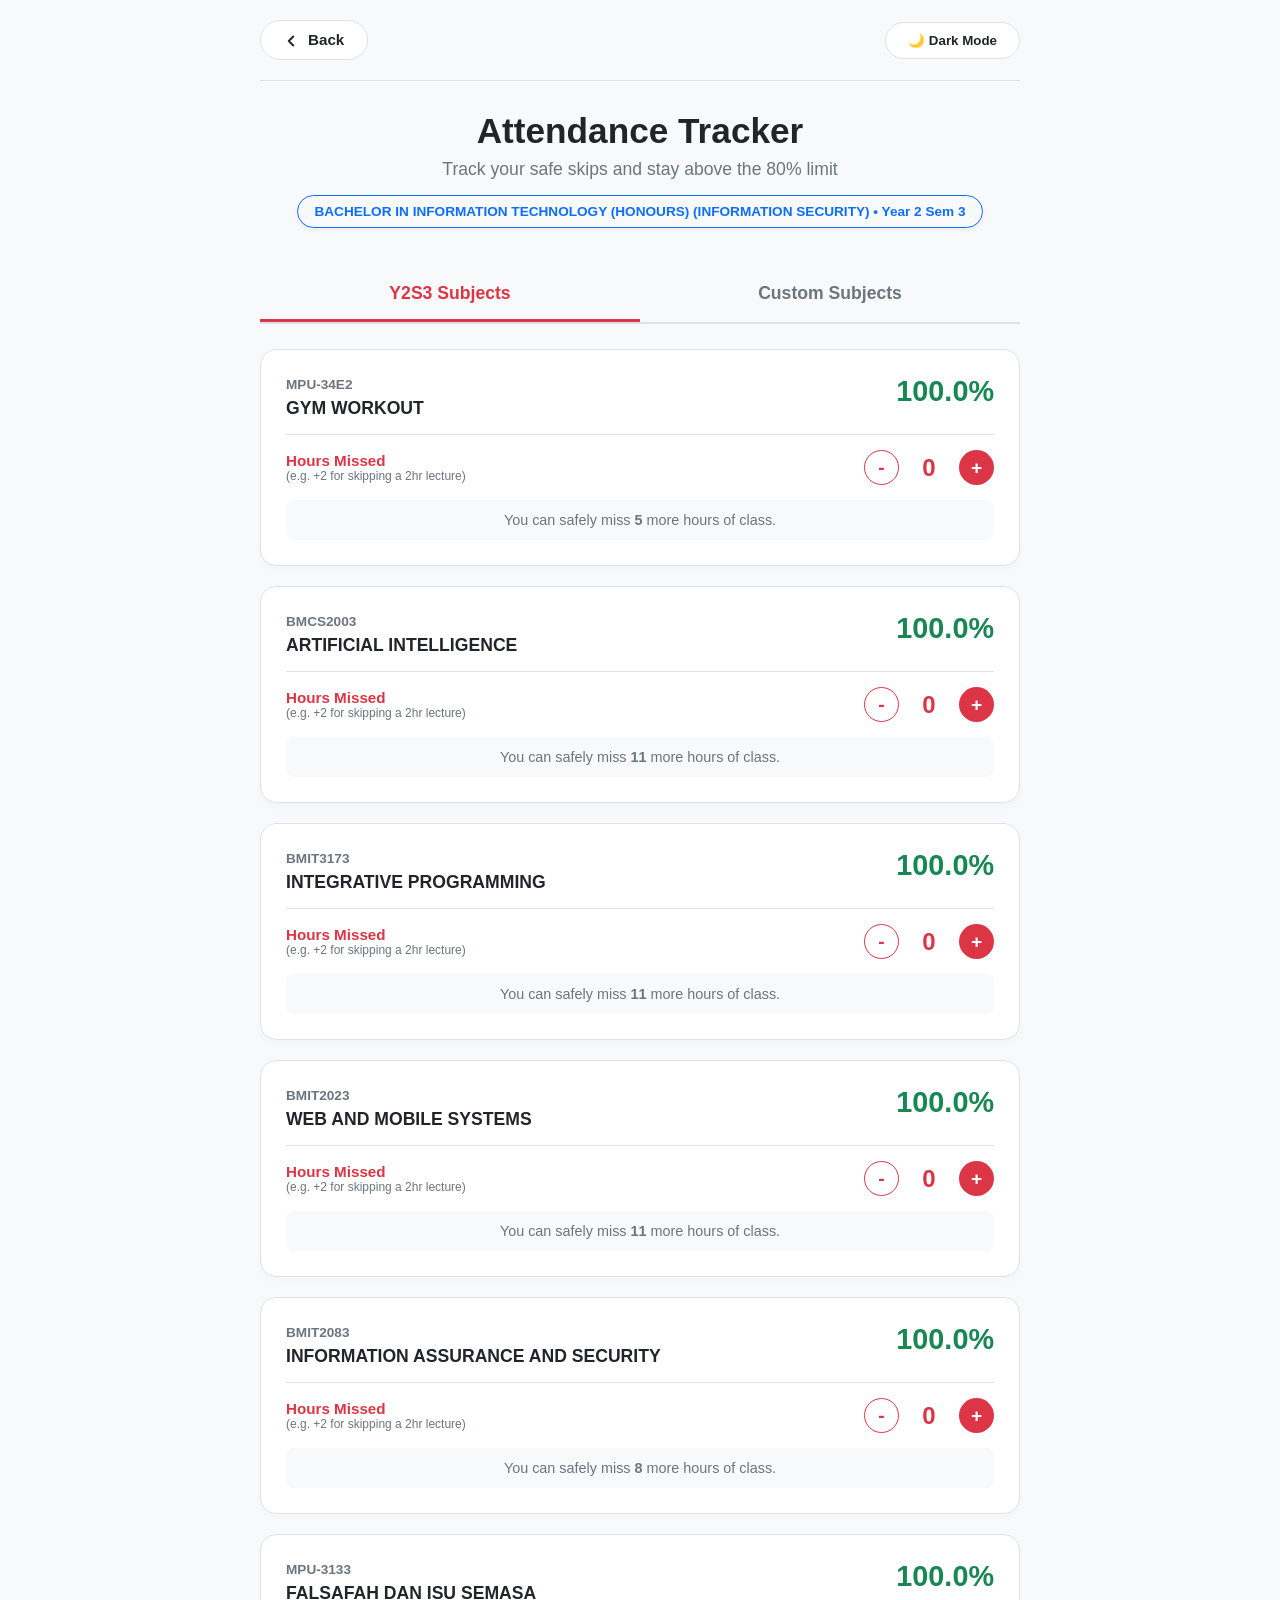
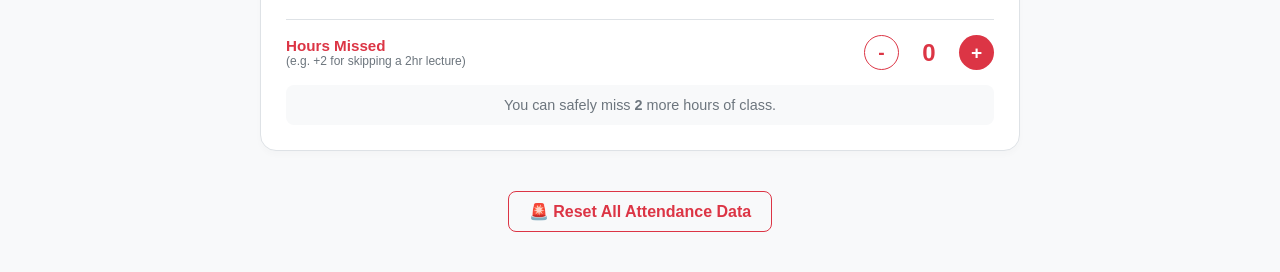
==== commit e986ed74: "Fix first-run lockout, repair offline support, and add timetable Bugs - New users were locked out of" ====
--- a/attendance.html
+++ b/attendance.html
@@ -1,54 +1,58 @@
-<!DOCTYPE html>
-<html lang="en">
-<head>
-    <link rel="manifest" href="manifest.json">
-    <meta name="theme-color" content="#D9534F">
-    <meta name="apple-mobile-web-app-capable" content="yes">
-    <meta name="apple-mobile-web-app-status-bar-style" content="black">
-    <meta charset="UTF-8">
-    <meta name="viewport" content="width=device-width, initial-scale=1.0">
-    <title>Attendance Tracker | Student Toolkit</title>
-    <link rel="stylesheet" href="style.css">
-</head>
-<body data-theme="light">
-    <div class="dashboard" style="max-width: 800px; padding: 20px; margin: 0 auto; box-sizing: border-box;">
-        
-        <div class="top-nav-bar">
-            <a href="index.html" class="btn-back">
-                <svg xmlns="http://www.w3.org/2000/svg" width="18" height="18" viewBox="0 0 24 24" fill="none" stroke="currentColor" stroke-width="2.5" stroke-linecap="round" stroke-linejoin="round">
-                    <path d="M15 18l-6-6 6-6"/>
-                </svg>
-                Back
-            </a>
-            
-            <button id="theme-toggle" class="btn-dark-mode" onclick="toggleTheme()">🌙 Dark Mode</button>
-        </div>
-
-        <header style="text-align: center; margin-bottom: 40px;">
-            <h1 style="margin: 0; font-size: 2.2rem; color: var(--text-main);">Attendance Tracker</h1>
-            <span class="subtitle">Track your safe skips and stay above the 80% limit</span>
-        </header>
-
-        <main class="content-area" style="display: block !important; background: transparent; border: none; box-shadow: none; padding: 0;">
-            
-            <div style="display: flex; border-bottom: 2px solid var(--border); margin-bottom: 25px;">
-                <button id="tab-y2s3" onclick="switchTab('y2s3')" style="flex: 1; background: transparent; border: none; padding: 15px; color: var(--danger); font-weight: bold; font-size: 1.1rem; border-bottom: 3px solid var(--danger); cursor: pointer; transition: all 0.2s;">Y2S3 Subjects</button>
-                <button id="tab-custom" onclick="switchTab('custom')" style="flex: 1; background: transparent; border: none; padding: 15px; color: var(--text-muted); font-weight: bold; font-size: 1.1rem; border-bottom: 3px solid transparent; cursor: pointer; transition: all 0.2s;">Custom Subjects</button>
-            </div>
-
-            <div id="y2s3-container"></div>
-            
-            <div id="custom-container" style="display: none;">
-                </div>
-
-            <div style="text-align: center; margin-top: 40px; padding-bottom: 20px;">
-                <button onclick="resetAttendance()" class="btn-delete" style="padding: 10px 20px; font-size: 1rem; border-radius: 8px;">
-                    🚨 Reset All Attendance Data
-                </button>
-            </div>
-        </main>
-    </div>
-    <script src="data.js"></script>
-    <script src="script.js"></script>
-</body>
+<!DOCTYPE html>
+<html lang="en">
+<head>
+    <link rel="manifest" href="manifest.json">
+    <meta name="theme-color" content="#0d6efd">
+    <meta name="apple-mobile-web-app-capable" content="yes">
+    <meta name="apple-mobile-web-app-status-bar-style" content="black">
+    <meta charset="UTF-8">
+    <meta name="viewport" content="width=device-width, initial-scale=1.0">
+    <title>Attendance Tracker | Student Toolkit</title>
+    <link rel="stylesheet" href="style.css">
+    <script>
+        // Runs before first paint so dark mode never flashes white.
+        document.documentElement.setAttribute('data-theme', localStorage.getItem('theme') || 'light');
+    </script>
+</head>
+<body>
+    <div class="dashboard" style="max-width: 800px;">
+        
+        <div class="top-nav-bar">
+            <a href="index.html" class="btn-back">
+                <svg xmlns="http://www.w3.org/2000/svg" width="18" height="18" viewBox="0 0 24 24" fill="none" stroke="currentColor" stroke-width="2.5" stroke-linecap="round" stroke-linejoin="round">
+                    <path d="M15 18l-6-6 6-6"/>
+                </svg>
+                Back
+            </a>
+            
+            <button id="theme-toggle" class="btn-dark-mode" onclick="toggleTheme()">🌙 Dark Mode</button>
+        </div>
+
+        <header class="page-header">
+            <h1>Attendance Tracker</h1>
+            <span class="subtitle">Track your safe skips and stay above the 80% limit</span>
+        </header>
+
+        <main>
+
+            <div style="display: flex; border-bottom: 2px solid var(--border); margin-bottom: 25px;">
+                <button id="tab-y2s3" onclick="switchTab('y2s3')" style="flex: 1; background: transparent; border: none; padding: 15px; color: var(--danger); font-weight: bold; font-size: 1.1rem; border-bottom: 3px solid var(--danger); cursor: pointer; transition: all 0.2s;">Y2S3 Subjects</button>
+                <button id="tab-custom" onclick="switchTab('custom')" style="flex: 1; background: transparent; border: none; padding: 15px; color: var(--text-muted); font-weight: bold; font-size: 1.1rem; border-bottom: 3px solid transparent; cursor: pointer; transition: all 0.2s;">Custom Subjects</button>
+            </div>
+
+            <div id="y2s3-container"></div>
+            
+            <div id="custom-container" style="display: none;">
+                </div>
+
+            <div style="text-align: center; margin-top: 40px; padding-bottom: 20px;">
+                <button onclick="resetAttendance()" class="btn-delete" style="padding: 10px 20px; font-size: 1rem; border-radius: 8px;">
+                    🚨 Reset All Attendance Data
+                </button>
+            </div>
+        </main>
+    </div>
+    <script src="data.js"></script>
+    <script src="script.js"></script>
+</body>
 </html>
--- a/style.css
+++ b/style.css
@@ -1,572 +1,894 @@
-/* ==============================================================
-   1. GLOBAL THEMES & VARIABLES
-============================================================== */
-:root {
-    --bg-color: #f8f9fa;
-    --text-main: #212529;
-    --text-muted: #6c757d;
-    --primary: #0d6efd;
-    --border: #dee2e6;
-    --input-bg: #ffffff;
-    --danger: #dc3545;
-    --success: #198754;
-}
-
-[data-theme="dark"] {
-    --bg-color: #121212;
-    --text-main: #f8f9fa;
-    --text-muted: #adb5bd;
-    --primary: #3d8bfd;
-    --border: #343a40;
-    --input-bg: #212529;
-    --danger: #ea868f;
-    --success: #75b798;
-}
-
-body {
-    font-family: -apple-system, BlinkMacSystemFont, "Segoe UI", Roboto, Helvetica, Arial, sans-serif;
-    background-color: var(--bg-color);
-    color: var(--text-main);
-    margin: 0;
-    padding: 0;
-    transition: background-color 0.3s ease, color 0.3s ease;
-}
-
-* {
-    box-sizing: border-box; /* Prevents elements from breaking out of the screen */
-}
-
-/* ==============================================================
-   2. LAYOUT & ANIMATIONS
-============================================================== */
-@keyframes fadeUp { 
-    from { opacity: 0; transform: translateY(15px); } 
-    to { opacity: 1; transform: translateY(0); } 
-}
-
-.dashboard { 
-    animation: fadeUp 0.6s ease-out; 
-}
-
-.subtitle {
-    display: block;
-    font-size: 1.1rem;
-    color: var(--text-muted);
-    font-weight: 500;
-    margin-top: 8px;
-}
-
-.card-section {
-    background: var(--input-bg);
-    border: 1px solid var(--border);
-    border-radius: 16px;
-    padding: 25px;
-    margin-bottom: 25px;
-    box-shadow: 0 4px 6px rgba(0, 0, 0, 0.02);
-}
-
-.split-layout {
-    display: grid;
-    grid-template-columns: 1fr;
-    gap: 30px;
-}
-@media (min-width: 768px) {
-    .split-layout { grid-template-columns: 1.3fr 1fr; }
-}
-
-/* ==============================================================
-   3. UNIFIED TOP NAVIGATION BAR & BUTTONS
-============================================================== */
-.top-nav-bar {
-    display: flex;
-    align-items: center;
-    width: 100%;
-    margin-bottom: 30px;
-    padding-bottom: 20px;
-    border-bottom: 1px solid var(--border);
-}
-
-.btn-back {
-    display: inline-flex;
-    align-items: center;
-    gap: 8px;
-    text-decoration: none;
-    padding: 10px 23px 10px 21px;
-    border-radius: 50px; 
-    background: var(--input-bg);
-    border: 1px solid var(--border);
-    color: var(--text-main);
-    font-weight: 600;
-    font-size: 0.95rem;
-    transition: all 0.2s ease;
-    cursor: pointer;
-    line-height: 1;
-  
-}
-
-.btn-back svg {
-    transform: translateY(1px); 
-}
-
-.btn-back:hover {
-    background: var(--primary);
-    color: white; 
-    border-color: var(--primary);
-    transform: translateX(-3px);
-}
-
-.btn-dark-mode {
-    padding: 10px 22px;
-    border-radius: 50px; 
-    background: var(--input-bg);
-    border: 1px solid var(--border);
-    cursor: pointer;
-    color: var(--text-main);
-    font-weight: 600;
-    transition: all 0.2s ease;
-    margin-left: auto; /* Forces it to the far right */
-}
-
-.btn-dark-mode:hover {
-    border-color: var(--primary);
-    color: var(--primary);
-}
-
-/* ==============================================================
-   4. HOME PAGE (INDEX.HTML) MENU CARDS
-============================================================== */
-.welcome-banner {
-    background: linear-gradient(135deg, rgba(13, 110, 253, 0.08), rgba(13, 110, 253, 0.02));
-    border: 1px solid var(--border);
-    border-radius: 24px;
-    padding: 40px 20px;
-    text-align: center;
-    margin-bottom: 40px;
-}
-
-.menu-grid {
-    display: grid; 
-    grid-template-columns: 1fr; 
-    gap: 30px; 
-}
-@media (min-width: 800px) {
-    .menu-grid { grid-template-columns: repeat(3, 1fr); }
-}
-
-.menu-card {
-    background: var(--input-bg);
-    border: 1px solid var(--border);
-    border-radius: 28px; 
-    padding: 50px 30px; 
-    text-align: center;
-    text-decoration: none;
-    transition: all 0.3s cubic-bezier(0.25, 0.8, 0.25, 1);
-    box-shadow: 0 4px 12px rgba(0, 0, 0, 0.03);
-}
-
-.menu-card:hover {
-    transform: translateY(-8px);
-    box-shadow: 0 15px 30px rgba(0, 0, 0, 0.08);
-    border-color: var(--primary);
-}
-
-.icon-wrapper {
-    width: 90px;
-    height: 90px;
-    margin: 0 auto 25px auto;
-    background: rgba(128, 128, 128, 0.08);
-    border-radius: 50%;
-    display: flex;
-    align-items: center;
-    justify-content: center;
-    font-size: 2.8rem; 
-    transition: transform 0.3s ease, background 0.3s ease;
-}
-
-.menu-card:hover .icon-wrapper {
-    transform: scale(1.1);
-    background: rgba(13, 110, 253, 0.1); 
-}
-
-/* ==============================================================
-   5. INPUTS, FORMS & FRACTIONS
-============================================================== */
-.input-group-col {
-    display: flex;
-    flex-direction: column;
-}
-
-.styled-select {
-    width: 100%; 
-    padding: 12px; 
-    border-radius: 8px; 
-    font-family: inherit; 
-    font-size: 1rem;
-    background-color: var(--input-bg); 
-    color: var(--text-main); 
-    border: 1px solid var(--border);
-    transition: border-color 0.2s ease;
-}
-.styled-select:focus {
-    outline: none;
-    border-color: var(--primary);
-}
-
-.fraction-input {
-    display: flex;
-    align-items: center;
-    gap: 10px;
-    margin-top: 5px;
-}
-
-.fraction-input input { 
-    width: 100%; 
-    text-align: center; 
-    font-size: 1.1rem; 
-    padding: 12px; 
-    font-family: inherit; 
-    border: 1px solid var(--border); 
-    border-radius: 8px; 
-    background: var(--input-bg); 
-    color: var(--text-main); 
-    transition: border-color 0.2s ease;
-}
-
-.fraction-input input:focus { 
-    outline: none; 
-    border-color: var(--primary); 
-}
-
-/* ==============================================================
-   6. GRADING SCALE TABLE
-============================================================== */
-.scale-table {
-    width: 100%;
-    border-collapse: collapse;
-    font-size: 0.95rem;
-}
-
-.scale-table th {
-    border-bottom: 2px solid var(--border);
-    padding-bottom: 10px;
-    color: var(--text-main);
-}
-
-.scale-table td {
-    padding: 12px 0;
-    color: var(--text-muted);
-    border-bottom: 1px solid var(--border);
-}
-
-.scale-table tr:last-child td { 
-    border-bottom: none; 
-}
-
-/* Strict Alignment for the Table */
-.scale-table th:nth-child(1), .scale-table td:nth-child(1) { 
-    text-align: left; 
-    padding-left: 10px; 
-    width: 25%; 
-}
-.scale-table th:nth-child(2), .scale-table td:nth-child(2) { 
-    text-align: center; 
-    width: 50%; 
-}
-.scale-table th:nth-child(3), .scale-table td:nth-child(3) { 
-    text-align: right; 
-    padding-right: 10px; 
-    width: 25%; 
-}
-
-/* ==============================================================
-   7. UTILITY CLASSES (Buttons used in GPA/Attendance)
-============================================================== */
-.btn-add {
-    background-color: var(--primary);
-    color: white;
-    border: none;
-    padding: 10px 20px;
-    border-radius: 8px;
-    cursor: pointer;
-    font-weight: 600;
-    font-size: 1rem;
-    transition: opacity 0.2s;
-}
-.btn-add:hover { opacity: 0.9; }
-
-.btn-delete {
-    background-color: transparent;
-    color: var(--danger);
-    border: 1px solid var(--danger);
-    padding: 8px 16px;
-    border-radius: 8px;
-    cursor: pointer;
-    font-weight: 600;
-    transition: all 0.2s;
-}
-.btn-delete:hover {
-    background-color: var(--danger);
-    color: white;
-}
-
-/* ==============================================================
-   8. CAMPUS MAP
-============================================================== */
-
-/* --- MAP BUILDING HIGHLIGHT ---*/
-.building-highlight,
-.building-highlight * {
-    fill: #3b82f6 !important; 
-    stroke: #ffffff !important;
-    stroke-width: 4px !important;
-    transition: all 0.3s ease;
-}    
-
-.building-highlight {
-    filter: drop-shadow(0px 0px 15px #3b82f6) brightness(1.2);
-}
-
-.building-highlight {
-    filter: drop-shadow(0px 0px 15px #3b82f6) brightness(1.2);
-}
-
-/* Special highlight rule for the Arena image */
-#tarumt-arena.building-highlight {
-    fill: url(#pattern1_2131_10) !important; 
-    stroke: none !important; 
-    
-    /* THE UPGRADE: Stacked shadows for a massive glow + brighter image */
-    filter: drop-shadow(0px 0px 6px var(--primary)) 
-            drop-shadow(0px 0px 18px var(--primary)) 
-            drop-shadow(0px 0px 30px var(--primary)) 
-            brightness(1.3);
-}
-
-/* Ensure the map container can hold floating elements */
-.your-map-container-class { 
-    position: relative; /* This is crucial for the absolute positioning to work */
-    overflow: hidden;
-}
-
-/* Floating Pill Button Design */
-.floating-gmap-btn {
-    /* Positioning */
-    position: absolute;
-    bottom: 24px;
-    right: 24px; /* Change to 'left: 24px' if you prefer it on the left */
-    z-index: 1000; /* Ensures it stays above the SVG map */
-    
-    /* Layout & Flexbox */
-    display: inline-flex;
-    align-items: center;
-    gap: 8px;
-    padding: 12px 20px;
-    
-    /* Typography & Colors */
-    background-color: #ffffff;
-    color: #1a73e8; /* Google Maps blue */
-    font-family: -apple-system, BlinkMacSystemFont, "Segoe UI", Roboto, Helvetica, Arial, sans-serif;
-    font-size: 15px;
-    font-weight: 600;
-    text-decoration: none;
-    
-    /* Shape & Shadows */
-    border-radius: 50px; /* Creates the pill shape */
-    box-shadow: 0 4px 12px rgba(0, 0, 0, 0.15), 0 1px 3px rgba(0, 0, 0, 0.1);
-    
-    /* Animation */
-    transition: all 0.2s cubic-bezier(0.25, 0.8, 0.25, 1);
-    cursor: pointer;
-}
-
-/* Hover State */
-.floating-gmap-btn:hover {
-    background-color: #f8f9fa;
-    color: #174ea6; /* Darker blue on hover */
-    box-shadow: 0 6px 16px rgba(0, 0, 0, 0.2), 0 2px 4px rgba(0, 0, 0, 0.12);
-    transform: translateY(-2px); /* Lifts the button up slightly */
-}
-
-/* Click/Active State */
-.floating-gmap-btn:active {
-    transform: translateY(0);
-    box-shadow: 0 2px 8px rgba(0, 0, 0, 0.15);
-}
-
-/* Mobile Responsiveness */
-@media (max-width: 600px) {
-    .floating-gmap-btn {
-        bottom: 16px;
-        right: 16px;
-        padding: 10px 16px;
-        font-size: 14px;
-    }
-}
-
-.map-controls-right {
-    position: absolute;
-    bottom: 80px;
-    right: 20px;
-    display: flex;
-    flex-direction: column;
-    gap: 12px;
-    z-index: 100; /* Ensures it sits above the map */
-}
-
-/* Base button styling */
-.map-control-btn {
-    width: 45px;
-    height: 45px;
-    position: relative; /* Needed for the ::before background */
-    display: flex;
-    align-items: center;
-    justify-content: center;
-    cursor: pointer;
-    text-decoration: none;
-    border: none;
-    background: transparent;
-    color: var(--text-main);
-}
-
-/* The background circle (separated from the icon) */
-.map-control-btn::before {
-    content: '';
-    position: absolute;
-    top: 0;
-    left: 0;
-    right: 0;
-    bottom: 0;
-    border-radius: 50%;
-    background: var(--input-bg);
-    border: 1px solid var(--border);
-    box-shadow: 0 2px 8px rgba(0,0,0,0.15);
-    transition: transform 0.2s ease, border-color 0.2s ease;
-    z-index: -1; /* Pushes the circle behind the icon */
-}
-
-/* Ensure the SVG icon sits on top and changes color */
-.map-control-btn svg {
-    position: relative;
-    z-index: 1;
-    transition: color 0.2s ease;
-}
-
-/* Hover Effects */
-.map-control-btn:hover::before {
-    transform: scale(1.1); /* Only the background circle scales up! */
-    border-color: #007bff; /* Optional: blue border on hover */
-}
-
-.map-control-btn:hover svg {
-    color: #007bff; /* Icon turns blue, but does NOT scale! */
-}
-
-.map-control-btn:active::before {
-    transform: scale(0.95); /* Circle squishes down on click */
-}
-
-
-/* ==============================================================
-   9. PROFILE / SETUP PAGE
-============================================================== */
-.profile-body {
-    display: flex;
-    justify-content: center;
-    align-items: center;
-    min-height: 100vh;
-    background-color: var(--bg-color); /* Uses your global theme */
-    margin: 0;
-}
-
-.profile-card {
-    background: var(--input-bg);
-    padding: 40px;
-    border-radius: 24px; /* Matches your welcome banner */
-    border: 1px solid var(--border);
-    box-shadow: 0 10px 30px rgba(0, 0, 0, 0.05);
-    width: 100%;
-    max-width: 450px;
-    text-align: center;
-    animation: fadeUp 0.6s ease-out; /* Reusing your existing animation! */
-}
-
-.profile-card h2 {
-    margin-top: 0;
-    color: var(--text-main);
-    font-size: 1.8rem;
-    margin-bottom: 10px;
-}
-
-.profile-card p {
-    color: var(--text-muted);
-    font-size: 0.95rem;
-    margin-bottom: 30px;
-    line-height: 1.5;
-}
-
-.profile-card .form-group {
-    text-align: left;
-    margin-bottom: 20px;
-}
-
-.profile-card .form-group label {
-    display: block;
-    font-weight: 600;
-    margin-bottom: 8px;
-    color: var(--text-main);
-    font-size: 0.95rem;
-}
-
-/* Custom Dropdown Styling to match your aesthetic */
-.input-dropdown {
-    width: 100%;
-    padding: 14px;
-    border-radius: 12px;
-    font-family: inherit;
-    font-size: 1rem;
-    background-color: var(--bg-color); /* Slight contrast from the card */
-    color: var(--text-main);
-    border: 1px solid var(--border);
-    transition: border-color 0.2s ease, box-shadow 0.2s ease;
-    appearance: none; /* Hides default browser arrow */
-    
-    /* Custom SVG Arrow that works in light/dark mode */
-    background-image: url("data:image/svg+xml;charset=US-ASCII,%3Csvg%20xmlns%3D%22http%3A%2F%2Fwww.w3.org%2F2000%2Fsvg%22%20width%3D%22292.4%22%20height%3D%22292.4%22%3E%3Cpath%20fill%3D%22%236c757d%22%20d%3D%22M287%2069.4a17.6%2017.6%200%200%200-13-5.4H18.4c-5%200-9.3%201.8-12.9%205.4A17.6%2017.6%200%200%200%200%2082.2c0%205%201.8%209.3%205.4%2012.9l128%20127.9c3.6%203.6%207.8%205.4%2012.8%205.4s9.2-1.8%2012.8-5.4L287%2095c3.5-3.5%205.4-7.8%205.4-12.8%200-5-1.9-9.2-5.5-12.8z%22%2F%3E%3C%2Fsvg%3E");
-    background-repeat: no-repeat;
-    background-position: right 15px top 50%;
-    background-size: 12px auto;
-}
-
-.input-dropdown:focus {
-    outline: none;
-    border-color: var(--primary);
-    box-shadow: 0 0 0 3px rgba(13, 110, 253, 0.15);
-}
-
-/* Primary Button Styling */
-.btn-primary {
-    width: 100%;
-    padding: 14px;
-    background-color: var(--primary);
-    color: white;
-    border: none;
-    border-radius: 12px;
-    font-size: 1.05rem;
-    font-weight: 600;
-    cursor: pointer;
-    transition: all 0.2s ease;
-    margin-top: 15px;
-    box-shadow: 0 4px 12px rgba(13, 110, 253, 0.2);
-}
-
-.btn-primary:hover:not(:disabled) {
-    transform: translateY(-2px);
-    box-shadow: 0 6px 16px rgba(13, 110, 253, 0.3);
-}
-
-.btn-primary:disabled {
-    background-color: var(--border);
-    color: var(--text-muted);
-    cursor: not-allowed;
-    box-shadow: none;
+/* ==============================================================
+   1. GLOBAL THEMES & VARIABLES
+============================================================== */
+:root {
+    --bg-color: #f8f9fa;
+    --text-main: #212529;
+    --text-muted: #6c757d;
+    --primary: #0d6efd;
+    --border: #dee2e6;
+    --input-bg: #ffffff;
+    --danger: #dc3545;
+    --success: #198754;
+}
+
+[data-theme="dark"] {
+    --bg-color: #121212;
+    --text-main: #f8f9fa;
+    --text-muted: #adb5bd;
+    --primary: #3d8bfd;
+    --border: #343a40;
+    --input-bg: #212529;
+    --danger: #ea868f;
+    --success: #75b798;
+}
+
+body {
+    font-family: -apple-system, BlinkMacSystemFont, "Segoe UI", Roboto, Helvetica, Arial, sans-serif;
+    background-color: var(--bg-color);
+    color: var(--text-main);
+    margin: 0;
+    padding: 0;
+    transition: background-color 0.3s ease, color 0.3s ease;
+}
+
+* {
+    box-sizing: border-box; /* Prevents elements from breaking out of the screen */
+}
+
+/* ==============================================================
+   2. LAYOUT & ANIMATIONS
+============================================================== */
+@keyframes fadeUp { 
+    from { opacity: 0; transform: translateY(15px); } 
+    to { opacity: 1; transform: translateY(0); } 
+}
+
+.dashboard {
+    animation: fadeUp 0.6s ease-out;
+    position: relative;
+    max-width: 1000px;   /* pages that need a narrower column override this */
+    margin: 0 auto;
+    padding: 20px;
+}
+
+.page-header {
+    text-align: center;
+    margin-bottom: 40px;
+}
+
+.page-header h1 {
+    margin: 0;
+    font-size: 2.2rem;
+    color: var(--text-main);
+}
+
+.subtitle {
+    display: block;
+    font-size: 1.1rem;
+    color: var(--text-muted);
+    font-weight: 500;
+    margin-top: 8px;
+}
+
+.card-section {
+    background: var(--input-bg);
+    border: 1px solid var(--border);
+    border-radius: 16px;
+    padding: 25px;
+    margin-bottom: 25px;
+    box-shadow: 0 4px 6px rgba(0, 0, 0, 0.02);
+}
+
+.split-layout {
+    display: grid;
+    grid-template-columns: 1fr;
+    gap: 30px;
+}
+@media (min-width: 768px) {
+    .split-layout { grid-template-columns: 1.3fr 1fr; }
+}
+
+/* ==============================================================
+   3. UNIFIED TOP NAVIGATION BAR & BUTTONS
+============================================================== */
+.top-nav-bar {
+    display: flex;
+    align-items: center;
+    width: 100%;
+    margin-bottom: 30px;
+    padding-bottom: 20px;
+    border-bottom: 1px solid var(--border);
+}
+
+.btn-back {
+    display: inline-flex;
+    align-items: center;
+    gap: 8px;
+    text-decoration: none;
+    padding: 10px 23px 10px 21px;
+    border-radius: 50px; 
+    background: var(--input-bg);
+    border: 1px solid var(--border);
+    color: var(--text-main);
+    font-weight: 600;
+    font-size: 0.95rem;
+    transition: all 0.2s ease;
+    cursor: pointer;
+    line-height: 1;
+  
+}
+
+.btn-back svg {
+    transform: translateY(1px); 
+}
+
+.btn-back:hover {
+    background: var(--primary);
+    color: white; 
+    border-color: var(--primary);
+    transform: translateX(-3px);
+}
+
+.btn-dark-mode {
+    padding: 10px 22px;
+    border-radius: 50px; 
+    background: var(--input-bg);
+    border: 1px solid var(--border);
+    cursor: pointer;
+    color: var(--text-main);
+    font-weight: 600;
+    transition: all 0.2s ease;
+    margin-left: auto; /* Forces it to the far right */
+}
+
+.btn-dark-mode:hover {
+    border-color: var(--primary);
+    color: var(--primary);
+}
+
+/* ==============================================================
+   4. HOME PAGE (INDEX.HTML) MENU CARDS
+============================================================== */
+.welcome-banner {
+    background: linear-gradient(135deg, rgba(13, 110, 253, 0.08), rgba(13, 110, 253, 0.02));
+    border: 1px solid var(--border);
+    border-radius: 24px;
+    padding: 40px 20px;
+    text-align: center;
+    margin-bottom: 40px;
+}
+
+.welcome-banner h1 {
+    margin: 0 0 10px 0;
+    font-size: 2.2rem;
+    color: var(--text-main);
+    letter-spacing: -0.5px;
+}
+
+.welcome-banner p,
+.welcome-banner .subtitle {
+    margin: 0;
+    font-size: 1.1rem;
+    color: var(--text-muted);
+    font-weight: 500;
+}
+
+/* The "Active Programme" card inside the welcome banner. */
+.programme-picker {
+    display: flex;
+    justify-content: center;
+    align-items: center;
+    max-width: 700px;
+    margin: 25px auto 0 auto;
+    padding: 15px;
+    background: var(--input-bg);
+    border: 1px solid var(--border);
+    border-radius: 12px;
+    box-shadow: 0 4px 6px rgba(0, 0, 0, 0.02);
+}
+
+.programme-picker .input-group-col {
+    flex: 1;
+    text-align: left;
+}
+
+.programme-picker label {
+    font-size: 0.85rem;
+    font-weight: 600;
+    color: var(--primary);
+    margin-bottom: 5px;
+}
+
+.menu-grid {
+    display: grid;
+    grid-template-columns: 1fr;
+    gap: 30px;
+}
+@media (min-width: 800px) {
+    .menu-grid { grid-template-columns: repeat(3, 1fr); }
+}
+
+.menu-card {
+    background: var(--input-bg);
+    border: 1px solid var(--border);
+    border-radius: 28px; 
+    padding: 50px 30px; 
+    text-align: center;
+    text-decoration: none;
+    transition: all 0.3s cubic-bezier(0.25, 0.8, 0.25, 1);
+    box-shadow: 0 4px 12px rgba(0, 0, 0, 0.03);
+}
+
+.menu-card:hover {
+    transform: translateY(-8px);
+    box-shadow: 0 15px 30px rgba(0, 0, 0, 0.08);
+    border-color: var(--primary);
+}
+
+.icon-wrapper {
+    width: 90px;
+    height: 90px;
+    margin: 0 auto 25px auto;
+    background: rgba(128, 128, 128, 0.08);
+    border-radius: 50%;
+    display: flex;
+    align-items: center;
+    justify-content: center;
+    font-size: 2.8rem; 
+    transition: transform 0.3s ease, background 0.3s ease;
+}
+
+.menu-card:hover .icon-wrapper {
+    transform: scale(1.1);
+    background: rgba(13, 110, 253, 0.1);
+}
+
+.menu-card h2 {
+    margin: 0 0 12px 0;
+    color: var(--text-main);
+    font-size: 1.5rem;
+    font-weight: 700;
+}
+
+.menu-card p {
+    margin: 0;
+    color: var(--text-muted);
+    font-size: 1.05rem;
+    line-height: 1.5;
+}
+
+/* ==============================================================
+   DASHBOARD SUMMARY TILES
+============================================================== */
+#dashboard-summary:empty { display: none; }
+
+#dashboard-summary {
+    display: grid;
+    grid-template-columns: repeat(auto-fit, minmax(180px, 1fr));
+    gap: 16px;
+    margin-bottom: 30px;
+}
+
+.summary-tile {
+    display: flex;
+    flex-direction: column;
+    gap: 4px;
+    padding: 18px 20px;
+    background: var(--input-bg);
+    border: 1px solid var(--border);
+    border-radius: 16px;
+}
+
+.summary-label {
+    font-size: 0.75rem;
+    font-weight: 700;
+    text-transform: uppercase;
+    letter-spacing: 0.4px;
+    color: var(--text-muted);
+}
+
+.summary-value { font-size: 1.75rem; line-height: 1.1; }
+.summary-note { font-size: 0.8rem; color: var(--text-muted); }
+
+/* ==============================================================
+   TIMETABLE
+============================================================== */
+.tt-form {
+    display: grid;
+    grid-template-columns: 1fr 1fr;
+    gap: 16px;
+}
+@media (min-width: 700px) {
+    .tt-form { grid-template-columns: repeat(4, 1fr); }
+    .tt-wide { grid-column: span 2; }
+}
+
+.tt-form label {
+    font-size: 0.85rem;
+    font-weight: 600;
+    color: var(--text-main);
+    margin-bottom: 6px;
+}
+
+.tt-submit {
+    grid-column: 1 / -1;
+    display: flex;
+    flex-wrap: wrap;
+    align-items: center;
+    gap: 14px;
+}
+
+.tt-submit .btn-add { width: auto; }
+
+.tt-day {
+    background: var(--input-bg);
+    border: 1px solid var(--border);
+    border-radius: 16px;
+    padding: 20px 22px;
+    margin-bottom: 18px;
+}
+
+.tt-day.tt-today { border-color: var(--primary); }
+
+.tt-day h3 {
+    margin: 0 0 14px 0;
+    font-size: 1.05rem;
+    color: var(--text-main);
+}
+
+.tt-badge {
+    display: inline-block;
+    margin-left: 8px;
+    padding: 2px 10px;
+    border-radius: 20px;
+    background: var(--primary);
+    color: #fff;
+    font-size: 0.7rem;
+    font-weight: 700;
+    text-transform: uppercase;
+    vertical-align: middle;
+}
+
+.tt-entry {
+    display: flex;
+    flex-wrap: wrap;
+    align-items: center;
+    gap: 16px;
+    padding: 12px 0;
+    border-top: 1px solid var(--border);
+}
+
+.tt-time {
+    display: flex;
+    flex-direction: column;
+    min-width: 84px;
+    font-size: 0.85rem;
+    color: var(--text-muted);
+}
+.tt-time strong { color: var(--text-main); font-size: 0.95rem; }
+
+.tt-detail {
+    display: flex;
+    flex-direction: column;
+    flex: 1;
+    min-width: 140px;
+    font-size: 0.85rem;
+    color: var(--text-muted);
+}
+.tt-detail strong { color: var(--text-main); font-size: 0.95rem; }
+
+.tt-actions { display: flex; gap: 8px; }
+.tt-mini { padding: 6px 12px; font-size: 0.8rem; }
+
+/* Dated absence log inside each attendance card */
+.attendance-history {
+    margin-top: 15px;
+    font-size: 0.9rem;
+}
+
+.attendance-history summary {
+    cursor: pointer;
+    color: var(--text-muted);
+    font-weight: 600;
+    padding: 6px 0;
+}
+
+.attendance-history ul {
+    list-style: none;
+    margin: 8px 0 0 0;
+    padding: 0;
+}
+
+.attendance-history li {
+    display: flex;
+    align-items: center;
+    gap: 12px;
+    padding: 8px 0;
+    border-top: 1px solid var(--border);
+    color: var(--text-muted);
+}
+
+.attendance-history li span:first-child { flex: 1; }
+.history-hours { font-weight: 700; color: var(--danger); }
+
+/* Backup & restore panel on the dashboard */
+.backup-panel {
+    display: flex;
+    flex-wrap: wrap;
+    align-items: center;
+    justify-content: space-between;
+    gap: 20px;
+    margin-top: 40px;
+    padding: 25px;
+    background: var(--input-bg);
+    border: 1px solid var(--border);
+    border-radius: 16px;
+}
+
+.backup-panel h2 {
+    margin: 0 0 6px 0;
+    font-size: 1.15rem;
+    color: var(--text-main);
+}
+
+.backup-panel p {
+    margin: 0;
+    max-width: 52ch;
+    font-size: 0.9rem;
+    line-height: 1.5;
+    color: var(--text-muted);
+}
+
+.backup-status:empty { display: none; }
+.backup-status { margin-top: 8px !important; font-weight: 600; }
+
+.backup-actions {
+    display: flex;
+    flex-wrap: wrap;
+    gap: 12px;
+}
+
+/* The file input is visually hidden, so its label is the button. */
+.backup-import {
+    display: inline-flex;
+    align-items: center;
+    cursor: pointer;
+}
+
+.backup-import:focus-within {
+    outline: 2px solid var(--primary);
+    outline-offset: 2px;
+}
+
+/* ==============================================================
+   5. INPUTS, FORMS & FRACTIONS
+============================================================== */
+.input-group-col {
+    display: flex;
+    flex-direction: column;
+}
+
+/* Label text that only screen readers need. */
+.visually-hidden {
+    position: absolute;
+    width: 1px;
+    height: 1px;
+    padding: 0;
+    margin: -1px;
+    overflow: hidden;
+    clip: rect(0, 0, 0, 0);
+    white-space: nowrap;
+    border: 0;
+}
+
+.styled-select {
+    width: 100%; 
+    padding: 12px; 
+    border-radius: 8px; 
+    font-family: inherit; 
+    font-size: 1rem;
+    background-color: var(--input-bg); 
+    color: var(--text-main); 
+    border: 1px solid var(--border);
+    transition: border-color 0.2s ease;
+}
+.styled-select:focus {
+    outline: none;
+    border-color: var(--primary);
+}
+
+/* ==============================================================
+   6. GRADING SCALE TABLE
+============================================================== */
+.scale-table {
+    width: 100%;
+    border-collapse: collapse;
+    font-size: 0.95rem;
+}
+
+.scale-table th {
+    border-bottom: 2px solid var(--border);
+    padding-bottom: 10px;
+    color: var(--text-main);
+}
+
+.scale-table td {
+    padding: 12px 0;
+    color: var(--text-muted);
+    border-bottom: 1px solid var(--border);
+}
+
+.scale-table tr:last-child td { 
+    border-bottom: none; 
+}
+
+/* Strict Alignment for the Table */
+.scale-table th:nth-child(1), .scale-table td:nth-child(1) { 
+    text-align: left; 
+    padding-left: 10px; 
+    width: 25%; 
+}
+.scale-table th:nth-child(2), .scale-table td:nth-child(2) { 
+    text-align: center; 
+    width: 50%; 
+}
+.scale-table th:nth-child(3), .scale-table td:nth-child(3) { 
+    text-align: right; 
+    padding-right: 10px; 
+    width: 25%; 
+}
+
+/* ==============================================================
+   7. UTILITY CLASSES (Buttons used in GPA/Attendance)
+============================================================== */
+.btn-add {
+    background-color: var(--primary);
+    color: white;
+    border: none;
+    padding: 10px 20px;
+    border-radius: 8px;
+    cursor: pointer;
+    font-weight: 600;
+    font-size: 1rem;
+    transition: opacity 0.2s;
+}
+.btn-add:hover { opacity: 0.9; }
+
+.btn-delete {
+    background-color: transparent;
+    color: var(--danger);
+    border: 1px solid var(--danger);
+    padding: 8px 16px;
+    border-radius: 8px;
+    cursor: pointer;
+    font-weight: 600;
+    transition: all 0.2s;
+}
+.btn-delete:hover {
+    background-color: var(--danger);
+    color: white;
+}
+
+/* ==============================================================
+   8. CAMPUS MAP
+============================================================== */
+
+/* --- MAP BUILDING HIGHLIGHT ---*/
+.building-highlight,
+.building-highlight * {
+    fill: #3b82f6 !important; 
+    stroke: #ffffff !important;
+    stroke-width: 4px !important;
+    transition: all 0.3s ease;
+}    
+
+.building-highlight {
+    filter: drop-shadow(0px 0px 15px #3b82f6) brightness(1.2);
+}
+
+/* For blocks that only exist as a text label in the SVG (SD, SE, SF).
+   Glows the label in place instead of repainting the glyphs. */
+.label-highlight {
+    filter: drop-shadow(0px 0px 4px #3b82f6)
+            drop-shadow(0px 0px 10px #3b82f6)
+            drop-shadow(0px 0px 20px #3b82f6)
+            brightness(1.4);
+    transition: filter 0.3s ease;
+}
+
+/* Special highlight rule for the Arena image */
+#tarumt-arena.building-highlight {
+    fill: url(#pattern1_2131_10) !important; 
+    stroke: none !important; 
+    
+    /* THE UPGRADE: Stacked shadows for a massive glow + brighter image */
+    filter: drop-shadow(0px 0px 6px var(--primary)) 
+            drop-shadow(0px 0px 18px var(--primary)) 
+            drop-shadow(0px 0px 30px var(--primary)) 
+            brightness(1.3);
+}
+
+/* Ensure the map container can hold floating elements */
+.your-map-container-class { 
+    position: relative; /* This is crucial for the absolute positioning to work */
+    overflow: hidden;
+}
+
+/* Floating Pill Button Design */
+.floating-gmap-btn {
+    /* Positioning */
+    position: absolute;
+    bottom: 24px;
+    right: 24px; /* Change to 'left: 24px' if you prefer it on the left */
+    z-index: 1000; /* Ensures it stays above the SVG map */
+    
+    /* Layout & Flexbox */
+    display: inline-flex;
+    align-items: center;
+    gap: 8px;
+    padding: 12px 20px;
+    
+    /* Typography & Colors */
+    background-color: #ffffff;
+    color: #1a73e8; /* Google Maps blue */
+    font-family: -apple-system, BlinkMacSystemFont, "Segoe UI", Roboto, Helvetica, Arial, sans-serif;
+    font-size: 15px;
+    font-weight: 600;
+    text-decoration: none;
+    
+    /* Shape & Shadows */
+    border-radius: 50px; /* Creates the pill shape */
+    box-shadow: 0 4px 12px rgba(0, 0, 0, 0.15), 0 1px 3px rgba(0, 0, 0, 0.1);
+    
+    /* Animation */
+    transition: all 0.2s cubic-bezier(0.25, 0.8, 0.25, 1);
+    cursor: pointer;
+}
+
+/* Hover State */
+.floating-gmap-btn:hover {
+    background-color: #f8f9fa;
+    color: #174ea6; /* Darker blue on hover */
+    box-shadow: 0 6px 16px rgba(0, 0, 0, 0.2), 0 2px 4px rgba(0, 0, 0, 0.12);
+    transform: translateY(-2px); /* Lifts the button up slightly */
+}
+
+/* Click/Active State */
+.floating-gmap-btn:active {
+    transform: translateY(0);
+    box-shadow: 0 2px 8px rgba(0, 0, 0, 0.15);
+}
+
+/* Mobile Responsiveness */
+@media (max-width: 600px) {
+    .floating-gmap-btn {
+        bottom: 16px;
+        right: 16px;
+        padding: 10px 16px;
+        font-size: 14px;
+    }
+}
+
+/* Search results under the map search box */
+.map-results {
+    list-style: none;
+    margin: 8px 0 0 0;
+    padding: 6px;
+    background: var(--input-bg);
+    border: 1px solid var(--border);
+    border-radius: 16px;
+    box-shadow: 0 6px 18px rgba(0, 0, 0, 0.08);
+    max-height: 240px;
+    overflow-y: auto;
+}
+
+.map-results li { margin: 0; }
+
+.map-result {
+    display: block;
+    width: 100%;
+    padding: 10px 14px;
+    border: none;
+    border-radius: 10px;
+    background: transparent;
+    color: var(--text-main);
+    font: inherit;
+    font-size: 0.95rem;
+    text-align: left;
+    cursor: pointer;
+}
+
+.map-result:hover,
+.map-result:focus-visible { background: rgba(13, 110, 253, 0.1); }
+.map-result.is-active { background: rgba(13, 110, 253, 0.14); font-weight: 600; color: var(--primary); }
+
+.map-result-empty {
+    padding: 12px 14px;
+    color: var(--text-muted);
+    font-size: 0.95rem;
+}
+
+/* Emergency assembly points overlay */
+.map-control-btn.is-active svg { color: var(--danger); }
+.map-control-btn.is-active::before { border-color: var(--danger); }
+
+.emergency-pulse {
+    filter: drop-shadow(0 0 6px #dc3545) drop-shadow(0 0 14px #dc3545) brightness(1.25);
+}
+
+@media (prefers-reduced-motion: no-preference) {
+    .emergency-pulse { animation: emergency-throb 1.6s ease-in-out infinite; }
+    @keyframes emergency-throb {
+        0%, 100% { filter: drop-shadow(0 0 4px #dc3545) brightness(1.15); }
+        50%      { filter: drop-shadow(0 0 16px #dc3545) brightness(1.4); }
+    }
+}
+
+.map-controls-right {
+    position: absolute;
+    bottom: 80px;
+    right: 20px;
+    display: flex;
+    flex-direction: column;
+    gap: 12px;
+    z-index: 100; /* Ensures it sits above the map */
+}
+
+/* Base button styling */
+.map-control-btn {
+    width: 45px;
+    height: 45px;
+    position: relative; /* Needed for the ::before background */
+    display: flex;
+    align-items: center;
+    justify-content: center;
+    cursor: pointer;
+    text-decoration: none;
+    border: none;
+    background: transparent;
+    color: var(--text-main);
+}
+
+/* The background circle (separated from the icon) */
+.map-control-btn::before {
+    content: '';
+    position: absolute;
+    top: 0;
+    left: 0;
+    right: 0;
+    bottom: 0;
+    border-radius: 50%;
+    background: var(--input-bg);
+    border: 1px solid var(--border);
+    box-shadow: 0 2px 8px rgba(0,0,0,0.15);
+    transition: transform 0.2s ease, border-color 0.2s ease;
+    z-index: -1; /* Pushes the circle behind the icon */
+}
+
+/* Ensure the SVG icon sits on top and changes color */
+.map-control-btn svg {
+    position: relative;
+    z-index: 1;
+    transition: color 0.2s ease;
+}
+
+/* Hover Effects */
+.map-control-btn:hover::before {
+    transform: scale(1.1); /* Only the background circle scales up! */
+    border-color: #007bff; /* Optional: blue border on hover */
+}
+
+.map-control-btn:hover svg {
+    color: #007bff; /* Icon turns blue, but does NOT scale! */
+}
+
+.map-control-btn:active::before {
+    transform: scale(0.95); /* Circle squishes down on click */
+}
+
+
+/* ==============================================================
+   9. PROFILE / SETUP PAGE
+============================================================== */
+.profile-body {
+    display: flex;
+    justify-content: center;
+    align-items: center;
+    min-height: 100vh;
+    background-color: var(--bg-color); /* Uses your global theme */
+    margin: 0;
+}
+
+.profile-card {
+    background: var(--input-bg);
+    padding: 40px;
+    border-radius: 24px; /* Matches your welcome banner */
+    border: 1px solid var(--border);
+    box-shadow: 0 10px 30px rgba(0, 0, 0, 0.05);
+    width: 100%;
+    max-width: 450px;
+    text-align: center;
+    animation: fadeUp 0.6s ease-out; /* Reusing your existing animation! */
+}
+
+.profile-card h2 {
+    margin-top: 0;
+    color: var(--text-main);
+    font-size: 1.8rem;
+    margin-bottom: 10px;
+}
+
+.profile-card p {
+    color: var(--text-muted);
+    font-size: 0.95rem;
+    margin-bottom: 30px;
+    line-height: 1.5;
+}
+
+.profile-card .form-group {
+    text-align: left;
+    margin-bottom: 20px;
+}
+
+.profile-card .form-group label {
+    display: block;
+    font-weight: 600;
+    margin-bottom: 8px;
+    color: var(--text-main);
+    font-size: 0.95rem;
+}
+
+/* Custom Dropdown Styling to match your aesthetic */
+.input-dropdown {
+    width: 100%;
+    padding: 14px;
+    border-radius: 12px;
+    font-family: inherit;
+    font-size: 1rem;
+    background-color: var(--bg-color); /* Slight contrast from the card */
+    color: var(--text-main);
+    border: 1px solid var(--border);
+    transition: border-color 0.2s ease, box-shadow 0.2s ease;
+    appearance: none; /* Hides default browser arrow */
+    
+    /* Custom SVG Arrow that works in light/dark mode */
+    background-image: url("data:image/svg+xml;charset=US-ASCII,%3Csvg%20xmlns%3D%22http%3A%2F%2Fwww.w3.org%2F2000%2Fsvg%22%20width%3D%22292.4%22%20height%3D%22292.4%22%3E%3Cpath%20fill%3D%22%236c757d%22%20d%3D%22M287%2069.4a17.6%2017.6%200%200%200-13-5.4H18.4c-5%200-9.3%201.8-12.9%205.4A17.6%2017.6%200%200%200%200%2082.2c0%205%201.8%209.3%205.4%2012.9l128%20127.9c3.6%203.6%207.8%205.4%2012.8%205.4s9.2-1.8%2012.8-5.4L287%2095c3.5-3.5%205.4-7.8%205.4-12.8%200-5-1.9-9.2-5.5-12.8z%22%2F%3E%3C%2Fsvg%3E");
+    background-repeat: no-repeat;
+    background-position: right 15px top 50%;
+    background-size: 12px auto;
+}
+
+.input-dropdown:focus {
+    outline: none;
+    border-color: var(--primary);
+    box-shadow: 0 0 0 3px rgba(13, 110, 253, 0.15);
+}
+
+/* Primary Button Styling */
+.btn-primary {
+    width: 100%;
+    padding: 14px;
+    background-color: var(--primary);
+    color: white;
+    border: none;
+    border-radius: 12px;
+    font-size: 1.05rem;
+    font-weight: 600;
+    cursor: pointer;
+    transition: all 0.2s ease;
+    margin-top: 15px;
+    box-shadow: 0 4px 12px rgba(13, 110, 253, 0.2);
+}
+
+.btn-primary:hover:not(:disabled) {
+    transform: translateY(-2px);
+    box-shadow: 0 6px 16px rgba(13, 110, 253, 0.3);
+}
+
+.btn-primary:disabled {
+    background-color: var(--border);
+    color: var(--text-muted);
+    cursor: not-allowed;
+    box-shadow: none;
 }
